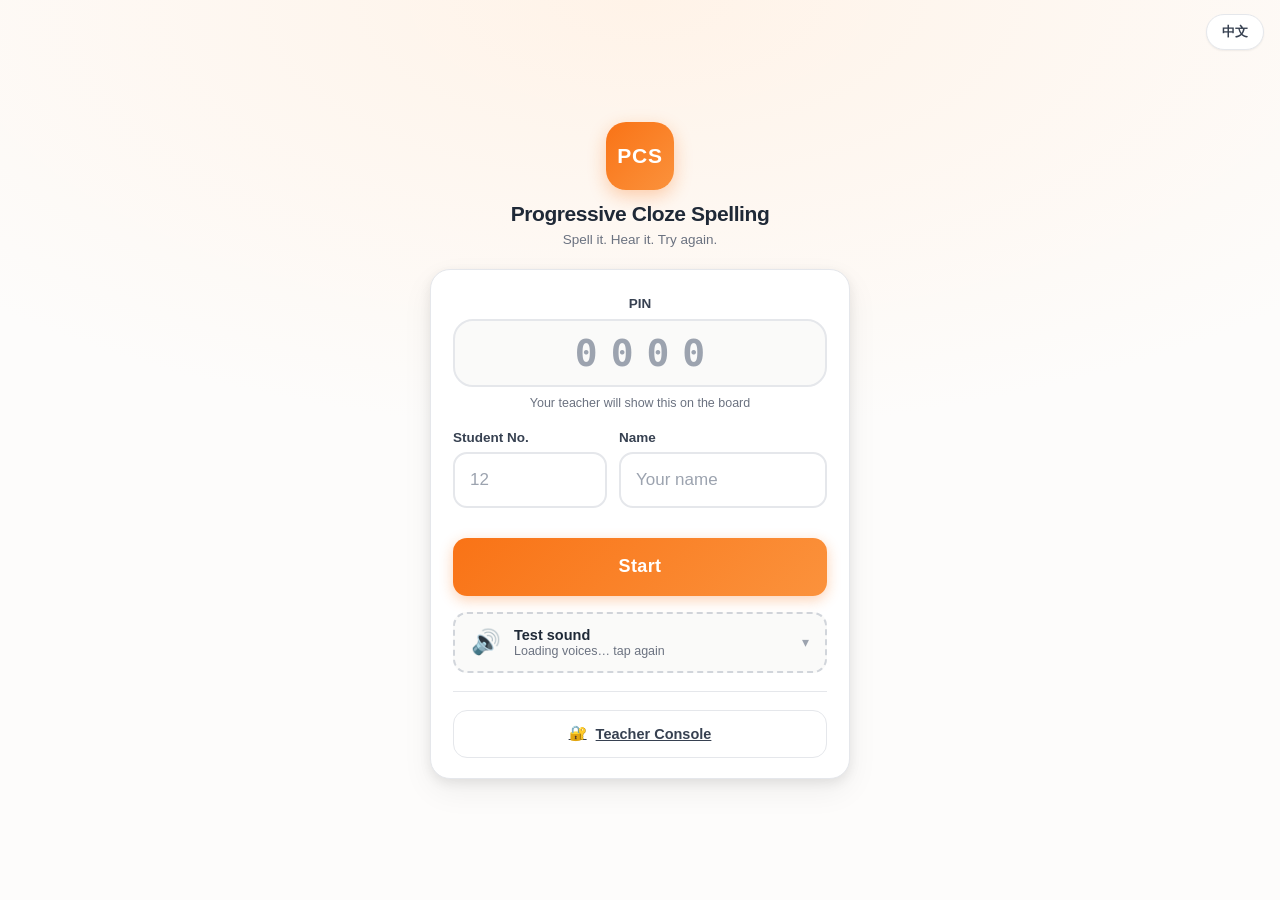
==== index.html @ ff393cfb "Add files via upload" ====
<!DOCTYPE html>
<html lang="en">
<head>
<meta charset="utf-8">
<meta name="viewport" content="width=device-width, initial-scale=1, viewport-fit=cover, maximum-scale=1">
<meta name="theme-color" content="#F97316">

<!-- ★ 快取破壞守衛：靜態站沒有 build step，瀏覽器會長期快取舊 .js。
     改了程式碼但使用者跑舊檔，症狀會被誤判成「修正沒生效」。
     版本不一致就強制重整。改程式碼後請同步更新 config.js 的 BUILD_ID。 -->
<script>
(function () {
  var BUILD = '2026-11-25-r73';
  var KEY = 'pcs.build';
  try {
    var seen = localStorage.getItem(KEY);
    if (seen === BUILD) return;
    localStorage.setItem(KEY, BUILD);
    if (seen && seen !== BUILD) {
      // ★ 2026-10-16 修正：原本是 pathname + search + '?_r=' + ...
      //   → 當網址本來就有 query（例如 ?pin=1234 分享連結）會變成
      //     "?pin=1234?_r=1759..."，兩個問號 → URLSearchParams 取到的 pin
      //     變成 "1234?_r=1759..." → PIN 格式校驗失敗 → 學生進不了課程。
      //   現在用 URL API 正確合併，並保留原本的 query。
      var u = new URL(location.href);
      u.searchParams.set('_r', String(Date.now()));
      location.replace(u.pathname + u.search + u.hash);
    }
  } catch (e) { /* private mode：略過 */ }
})();
</script>
<title>Progressive Cloze Spelling</title>
<!-- ★ 2026-10-16：補上 favicon，消除瀏覽器每次載入都打一條 404 的 console 噪音 -->
<link rel="icon" href="favicon.ico" sizes="any">
<link rel="stylesheet" href="./assets/css/tokens.css?v=2026-11-25-r73">
<link rel="stylesheet" href="./assets/css/student.css?v=2026-11-25-r73">
<style>
.login-page {
  min-height: 100dvh;
  display: grid;
  place-items: center;
  padding: 24px 20px calc(24px + env(safe-area-inset-bottom));
  background:
    radial-gradient(120% 80% at 50% 0%, var(--orange-soft) 0%, transparent 60%),
    var(--bg);
}

.login-shell { width: 100%; max-width: 420px; animation: fadeUp .4s ease-out; position: relative; }

.login-brand { text-align: center; margin-bottom: 22px; }

.brand-mark {
  display: inline-flex; align-items: center; justify-content: center;
  width: 68px; height: 68px; margin-bottom: 12px;
  border-radius: 20px;
  background: linear-gradient(135deg, var(--orange) 0%, var(--orange-mid) 100%);
  color: #fff; font-weight: 900; font-size: 21px; letter-spacing: .04em;
  box-shadow: 0 6px 18px rgba(249,115,22,.32);
}

.login-brand h1 { margin: 0; font-size: 21px; font-weight: 800; letter-spacing: -.02em; }
.brand-sub { margin: 4px 0 0; font-size: 14px; color: var(--ink-soft); }

.login-card {
  background: var(--card);
  border: 1px solid var(--line);
  border-radius: var(--r-lg);
  box-shadow: var(--shadow-lg);
  padding: 26px 22px 20px;
}

.field { margin-bottom: 16px; }
.field label { display: block; margin-bottom: 7px; font-size: 13.5px; font-weight: 700; color: var(--ink-mid); }

.field input, .field select {
  width: 100%; height: var(--tap); padding: 0 15px;
  border: 2px solid var(--line); border-radius: var(--r);
  background: var(--card); color: var(--ink);
  font-size: 17px; transition: border-color .18s, box-shadow .18s;
  appearance: none; -webkit-appearance: none;
}
.field select {
  background-image: url("data:image/svg+xml,%3Csvg xmlns='http://www.w3.org/2000/svg' width='14' height='9' viewBox='0 0 14 9'%3E%3Cpath fill='%236B7280' d='M1 1l6 6 6-6'/%3E%3C/svg%3E");
  background-repeat: no-repeat;
  background-position: right 16px center;
  padding-right: 42px;
}

.field input:focus, .field select:focus {
  outline: none; border-color: var(--orange);
  box-shadow: 0 0 0 4px var(--orange-soft);
}
.field input::placeholder { color: var(--ink-mute); }

.btn-primary {
  width: 100%; height: 58px; margin-top: 8px;
  border-radius: var(--r);
  background: linear-gradient(135deg, var(--orange) 0%, var(--orange-mid) 100%);
  color: #fff; font-size: 18px; font-weight: 800;
  box-shadow: 0 4px 14px rgba(249,115,22,.32);
  transition: transform .12s, opacity .18s;
}
.btn-primary:active { transform: translateY(1px) scale(.995); }
.btn-primary:disabled { opacity: .6; cursor: default; }

/* ── TTS 自檢 ── */
.tts-check { margin-top: 16px; }
.tts-btn {
  display: flex; align-items: center; gap: 13px; width: 100%;
  padding: 13px 16px; border-radius: var(--r);
  border: 2px dashed var(--line-mid); background: var(--card-alt);
  text-align: left; transition: border-color .2s, background .2s;
}
.tts-btn:active { background: var(--orange-soft); }
.tts-icon { font-size: 24px; line-height: 1; }
.tts-text { display: flex; flex-direction: column; gap: 1px; }
.tts-text strong { font-size: 14.5px; color: var(--ink); }
.tts-text small { font-size: 12.5px; color: var(--ink-soft); }
.tts-btn.tts-ok   { border-color: var(--correct); border-style: solid; background: var(--correct-dim); }
.tts-btn.tts-warn { border-color: #F59E0B; border-style: solid; background: #FEF3C7; }
.tts-btn.tts-bad  { border-color: var(--wrong); border-style: solid; background: var(--wrong-dim); }

/* ── 控制台入口 ── */
.console-entry { margin-top: 18px; padding-top: 18px; border-top: 1px solid var(--line); }
.console-btn {
  display: flex; align-items: center; justify-content: center; gap: 9px;
  width: 100%; height: 48px;
  border-radius: var(--r);
  background: var(--card);
  border: 1.5px solid var(--line);
  color: var(--ink-mid); font-size: 14.5px; font-weight: 700;
  transition: background .18s, border-color .18s;
}
.console-btn:hover { background: var(--card-alt); border-color: var(--line-mid); }
.console-btn:active { transform: scale(.99); }
</style>
</head>

<body class="login-page">

<!-- ★ 載入失敗提示：module 語法錯誤時瀏覽器不會報錯到 UI，
     這裡用一個全域錯誤監聽器把問題顯式呈現出來。 -->
<script>
window.__pcsFatal = function (msg) {
  var d = document.getElementById('pcsFatal');
  if (!d) {
    d = document.createElement('div');
    d.id = 'pcsFatal';
    d.style.cssText = 'position:fixed;inset:auto 12px 12px 12px;z-index:9999;padding:14px 16px;' +
      'background:#FEE2E2;border:2px solid #DC2626;border-radius:10px;color:#7F1D1D;' +
      'font:600 13px/1.6 system-ui,sans-serif;box-shadow:0 8px 24px rgba(0,0,0,.2)';
    document.addEventListener('DOMContentLoaded', function () { document.body.appendChild(d); });
    if (document.body) document.body.appendChild(d);
  }
  d.textContent = 'PCS could not start: ' + msg;
};
window.addEventListener('error', function (e) {
  if (e.target && e.target.tagName === 'SCRIPT') {
    window.__pcsFatal('a script failed to load (' + (e.target.src || 'inline') + ')');
  }
});
window.addEventListener('unhandledrejection', function (e) {
  var r = e.reason;
  if (r && r.message && /import|module|syntax/i.test(r.message)) {
    window.__pcsFatal(r.message);
  }
});
</script>


<div class="login-shell">

  <div class="login-brand">
    <div class="brand-mark" aria-hidden="true">PCS</div>
    <h1 data-i18n="app.title">Progressive Cloze Spelling</h1>
    <p data-i18n="app.tagline">Spell it. Hear it. Try again.</p>
  </div>

  <!-- ★ novalidate：關掉瀏覽器原生的必填氣泡。
       沒有它，input 的 required 會先攔住 submit 事件，
       下面 join.errBadPin / errNoClass / errNoname 三條親和提示永遠不會顯示，
       學生只看到瀏覽器預設的英文 "Please fill out this field"（不可本地化、看不懂規則）。
       驗證全部交給 index.html 裡的 submit handler（有完整的錯誤碼與中英文文案）。 -->
  <form id="loginForm" class="login-card" autocomplete="off" novalidate>

    <!-- ── 1. PIN（Kahoot 式）── -->
    <div class="pin-block">
      <label for="pinInput" data-i18n="join.pinLabel">PIN</label>
      <input id="pinInput" name="pin" type="text" inputmode="numeric"
             class="pin-input" maxlength="4" placeholder="0000"
             pattern="[0-9]*" autocomplete="off" required>
      <p class="pin-hint" data-i18n="join.pinHint">Your teacher will show this on the board</p>
    </div>

    <!-- ── 2. 學生資料（橫向排列）── -->
    <div class="row-fields">
      <div class="field">
        <label for="classNo" data-i18n="join.classNo">Student No.</label>
        <input id="classNo" name="classNo" type="text" inputmode="numeric"
               maxlength="4" placeholder="12" required>
      </div>

      <div class="field">
        <label for="studentName" data-i18n="join.name">Name</label>
        <input id="studentName" name="studentName" type="text"
               maxlength="24" placeholder="Your name" required>
      </div>
    </div>

    <button id="startBtn" class="btn-primary" type="submit" data-i18n="join.start">Start</button>

    <p id="joinErr" class="join-err" role="alert" hidden></p>

    <!-- ── TTS 自檢 / 選音色 ── -->
    <div class="tts-check">
      <button id="ttsBtn" class="tts-btn" type="button" aria-haspopup="dialog">
        <span class="tts-icon" aria-hidden="true">🔊</span>
        <span class="tts-text">
          <strong data-i18n="login.tryAudio">Test sound</strong>
          <small id="ttsStatus" data-i18n="login.audioPick">Tap to choose a voice</small>
        </span>
        <span class="tts-caret" aria-hidden="true">▾</span>
      </button>
    </div>

    <!-- ── 老師控制台入口 ── -->
    <div class="console-entry">
      <a href="admin-login.html" class="console-btn" id="consoleBtn">
        <span aria-hidden="true">🔐</span>
        <span data-i18n="login.console">Teacher Console</span>
      </a>
    </div>

  </form>
</div>

<div class="lang-slot" id="langSlot" style="position:fixed;top:14px;right:16px;z-index:60"></div>

<!-- ══════════════════════════════════════════════
     ★ 2026-11-20：音色選擇彈窗
     點「Test sound」打開；英式 / 美式各 3 個（實際列出這台裝置有的）。
     點一行 = 立刻試聽 + 選定；按 Start 進課後全站都用這個音色。
     ══════════════════════════════════════════════ -->
<div class="vox-backdrop" id="voxBackdrop" hidden>
  <div class="vox-card" role="dialog" aria-modal="true" aria-labelledby="voxTitle">
    <div class="vox-head">
      <h2 class="vox-title" id="voxTitle" data-i18n="voice.title">Choose a voice</h2>
      <button class="vox-x" id="voxClose" type="button" aria-label="Close">✕</button>
    </div>
    <p class="vox-sub" data-i18n="voice.sub">Tap a voice to hear it — the one you pick is used when you press Start.</p>

    <section class="vox-group">
      <h3 class="vox-h"><span class="vox-flag" aria-hidden="true">🇬🇧</span><span data-i18n="voice.british">British English</span></h3>
      <div class="vox-list" id="voxGB"></div>
    </section>

    <section class="vox-group">
      <h3 class="vox-h"><span class="vox-flag" aria-hidden="true">🇺🇸</span><span data-i18n="voice.american">American English</span></h3>
      <div class="vox-list" id="voxUS"></div>
    </section>

    <div class="vox-foot">
      <button class="vox-done" id="voxDone" type="button" data-i18n="voice.done">Done</button>
    </div>
  </div>
</div>

<script type="module">
import {
  primeSpeech, speechStatus, speakSentence,
  listVoiceChoices, getVoicePref, setVoicePref, speakWithVoice,
} from './assets/js/speech.js?v=2026-11-25-r73';
import { unlockAudio, playTap } from './assets/js/sfx.js?v=2026-11-25-r73';
import { initLang, t, applyI18n, mountLangToggle } from './assets/js/i18n.js?v=2026-11-25-r73';
import { joinAssignment, pinFromLocation, isValidPinFormat, normalisePin } from './assets/js/assignments.js?v=2026-11-25-r73';

initLang();
applyI18n(document);
mountLangToggle(document.getElementById('langSlot'), {
  onChange: () => {
    applyI18n(document);
    updateTtsLabel();                                  // 「目前使用 …」也要跟著語言
    if (!voxBackdrop.hidden) renderVoiceModal();
  },
});

// ── TTS 自檢 + 選音色 ──
const ttsBtn = document.getElementById('ttsBtn');
const ttsStatus = document.getElementById('ttsStatus');
const voxBackdrop = document.getElementById('voxBackdrop');
const voxGB = document.getElementById('voxGB');
const voxUS = document.getElementById('voxUS');

const SAMPLE = 'My glasses are on the desk. Glasses.';

/** 只用在把語音名字塞進 HTML（語音名字偶爾帶引號） */
function escAttr(s) {
  return String(s ?? '').replace(/[&<>"']/g, c =>
    ({ '&': '&amp;', '<': '&lt;', '>': '&gt;', '"': '&quot;', "'": '&#39;' }[c]));
}

/** 更新 Test sound 下方那行小字：顯示目前用哪個音色 */
function updateTtsLabel() {
  const s = speechStatus();
  if (!s.supported) { ttsStatus.textContent = t('login.audioNone'); return; }
  if (!s.voiceName) { ttsStatus.textContent = t('login.audioPick'); return; }
  const accent = String(s.voiceLang || '').toLowerCase() === 'en-gb' ? 'UK' : 'US';
  ttsStatus.textContent = `${t('voice.using')} ${s.voiceName} · ${accent}`;
  ttsBtn.classList.remove('tts-bad');
  ttsBtn.classList.add('tts-ok');
}

function voiceRow(item, lang, slot, selectedName) {
  const on = selectedName === item.name;
  return `<button class="vox-row${on ? ' on' : ''}" type="button"
            data-name="${escAttr(item.name)}" data-lang="${lang}" data-slot="${slot}">
      <span class="vox-mark" aria-hidden="true">${on ? '✓' : '▶'}</span>
      <span class="vox-nm">${escAttr(item.name)}</span>
      <span class="vox-tag">${lang === 'en-GB' ? 'UK' : 'US'}</span>
    </button>`;
}

/** 重畫兩組選項（每次開窗、每次選完都重畫，勾選狀態才準） */
function renderVoiceModal() {
  const pref = getVoicePref();
  const ready = speechStatus().ready;
  const groups = [
    [voxGB, 'en-GB'],
    [voxUS, 'en-US'],
  ];
  for (const [el, lang] of groups) {
    const list = listVoiceChoices(lang, 3);
    const note = list.length && list.length < 3
      ? `<p class="vox-note">${escAttr(t('voice.few', { n: list.length }))}</p>`
      : '';
    el.innerHTML = (list.length
      ? list.map((v, i) => voiceRow(v, lang, i, pref?.name)).join('')
      : `<p class="vox-empty">${escAttr(t(ready ? 'voice.empty' : 'login.audioLoading'))}</p>`) + note;
  }
}

function openVoiceModal() {
  primeSpeech(); unlockAudio();
  renderVoiceModal();
  voxBackdrop.hidden = false;
  document.body.style.overflow = 'hidden';
}

function closeVoiceModal() {
  voxBackdrop.hidden = true;
  document.body.style.overflow = '';
  updateTtsLabel();
}

ttsBtn.addEventListener('click', openVoiceModal);
document.getElementById('voxClose').addEventListener('click', closeVoiceModal);
document.getElementById('voxDone').addEventListener('click', closeVoiceModal);

voxBackdrop.addEventListener('click', (e) => {
  if (e.target === voxBackdrop) { closeVoiceModal(); return; }
  const row = e.target.closest('.vox-row');
  if (!row) return;
  const { name, lang } = row.dataset;
  const slot = Number(row.dataset.slot) || 0;

  primeSpeech(); unlockAudio();
  setVoicePref({ name, lang, slot });     // ★ 存下來：Start 進課後全站都用它
  renderVoiceModal();                     // 勾選狀態立刻更新
  updateTtsLabel();
  // 用「剛選的這個」唸一次（不受偏好影響，這樣才知道自己選到什麼聲音）
  speakWithVoice(name, SAMPLE, { rate: 0.8 });
});

document.addEventListener('keydown', (e) => {
  if (e.key === 'Escape' && !voxBackdrop.hidden) closeVoiceModal();
});

['touchstart', 'click', 'keydown'].forEach(ev =>
  window.addEventListener(ev, () => { primeSpeech(); unlockAudio(); }, { once: true, passive: true }));

// 開頁時就把「目前用哪個音色」寫在 Test sound 下面
setTimeout(() => {
  updateTtsLabel();
  const s = speechStatus();
  if (s.supported && !s.ready) ttsStatus.textContent = t('login.audioLoading');
}, 300);

document.addEventListener('pcs:voices-ready', () => {
  updateTtsLabel();
  if (!voxBackdrop.hidden) renderVoiceModal();   // 語音清單晚到 → 重畫選項
});
updateTtsLabel();

// ── 進入課程（Kahoot 式 PIN）──
const form = document.getElementById('loginForm');
const pinEl = document.getElementById('pinInput');
const classNoEl = document.getElementById('classNo');
const nameEl = document.getElementById('studentName');
const errEl = document.getElementById('joinErr');
const btn = document.getElementById('startBtn');

// 網址帶 ?pin=1234 時自動填入
const urlPin = pinFromLocation();
if (urlPin) pinEl.value = urlPin;

const JOIN_ERRORS = {
  badpin:   'join.errBadPin',
  notfound: 'join.errNotFound',
  closed:   'join.errClosed',
  empty:    'join.errEmpty',
  noclass:  'join.errNoClass',
  noname:   'join.errNoName',
  network:  'join.errNetwork',
};

const showErr = (key) => { errEl.textContent = t(key); errEl.hidden = false; };
const hideErr = () => { errEl.hidden = true; };

pinEl.addEventListener('input', () => {
  pinEl.value = normalisePin(pinEl.value).replace(/\D/g, '').slice(0, 4);
  hideErr();
  if (pinEl.value.length === 4) classNoEl.focus();
});
classNoEl.addEventListener('input', () => {
  classNoEl.value = classNoEl.value.replace(/\D/g, '').slice(0, 4);
  hideErr();
});
// ★ 2026-10-16：姓名框原本沒有 input 監聽 → 填了名字，
//   「Please enter your name」不會自動消失，學生會以為按鍵沒反應。
nameEl.addEventListener('input', hideErr);
[nameEl, pinEl, classNoEl].forEach(el =>
  el.addEventListener('keydown', (e) => { if (e.key === 'Enter') form.requestSubmit(); }));

form.addEventListener('submit', async (e) => {
  e.preventDefault();
  primeSpeech(); unlockAudio(); hideErr();

  const pin = normalisePin(pinEl.value);
  const classNo = classNoEl.value.trim();
  const studentName = nameEl.value.trim();

  if (!isValidPinFormat(pin)) { showErr(JOIN_ERRORS.badpin); pinEl.focus(); pinEl.select(); return; }
  if (!classNo)  { showErr(JOIN_ERRORS.noclass); classNoEl.focus(); return; }
  if (!studentName) { showErr(JOIN_ERRORS.noname); nameEl.focus(); return; }

  btn.disabled = true;
  const original = btn.textContent;
  btn.textContent = t('join.finding');

  const r = await joinAssignment({ pin, classNo, studentName });

  if (!r.ok) {
    btn.disabled = false;
    btn.textContent = original;
    showErr(JOIN_ERRORS[r.error] || JOIN_ERRORS.network);
    pinEl.focus(); pinEl.select();
    return;
  }

  // ★ 不存 sessionId —— 學生不需要知道那是什麼。
  //   sessionId 由 PIN + 班號 + 日期在遊戲頁當場生成。
  sessionStorage.setItem('pcs.student', JSON.stringify({
    classNo,
    studentName,
    pin,
    assignmentId: r.assignment.id,
    assignmentTitle: r.assignment.title,
    classTitle: r.assignment.title,        // ★ 後台按課程分組用（與 assignmentTitle 同值，語意更明確）
    phase: r.assignment.phase || 'practice',
    className: r.assignment.className || '',
    // ★ Advanced mode：整詞自行填寫的考試模式（預設 false）
    advanced: !!r.assignment.advanced,
    joinedAt: Date.now(),
  }));
  sessionStorage.setItem('pcs.items', JSON.stringify(r.items));

  location.href = 'play.html';
});
</script>

</body>
</html>
---- assets/css/tokens.css ----
/**
 * PCS — Design Tokens
 * Progressive Cloze Spelling · CPI 2026 · Yoyo Gu (11436852)
 *
 * 全站唯一的設計來源。改這裡，全站跟著變。
 * 配色沿用Proposal PPT 的三態色值。
 */

:root {
  /* ── 三態色（來自 PPT / Proposal mockup，不可更動）── */
  --input-blue:  #5170FF;   /* 學生輸入的字母（無論對錯）*/
  --correct:     #65BE22;   /* 拼寫正確 */
  --correct-dim: #EAF7DC;
  --wrong:       #FF1616;   /* 拼寫錯誤 */
  --wrong-dim:   #FFE9E9;
  --accent:      #CB6CE6;   /* PPT 強調紫 */

  /* ── 課堂主色：暖陽橙 ── */
  --orange:      #F97316;
  --orange-dark: #C2410C;
  --orange-mid:  #FB923C;
  --orange-soft: #FFF3E8;
  --orange-line: #FED7AA;

  /* ── 中性 ── */
  --ink:      #1F2937;
  --ink-mid:  #374151;
  --ink-soft: #6B7280;
  --ink-mute: #9CA3AF;
  --line:     #E5E7EB;
  --line-mid: #D1D5DB;
  --bg:       #FDFCFB;
  --card:     #FFFFFF;
  --card-alt: #FAFAF9;

  /* ── 字體 ── */
  --font: 'Arimo', -apple-system, BlinkMacSystemFont, 'Segoe UI',
          'PingFang HK', 'Microsoft JhengHei', 'Noto Sans TC', sans-serif;
  --font-mono: ui-monospace, SFMono-Regular, 'SF Mono', Menlo, Consolas, monospace;

  /* ── 圓角與陰影 ── */
  --r-sm: 8px;
  --r:    14px;
  --r-lg: 20px;
  --shadow-sm: 0 1px 2px rgba(0,0,0,.06);
  --shadow:    0 1px 3px rgba(0,0,0,.06), 0 4px 16px rgba(0,0,0,.04);
  --shadow-lg: 0 4px 12px rgba(0,0,0,.08), 0 12px 32px rgba(0,0,0,.06);

  /* ── 尺寸 ── */
  --tap: 56px;               /* iPad 觸控最小目標 */
  --letter-size: 40px;       /* 挖空字母的顯示大小 */
}

/* 重置 */
*, *::before, *::after { box-sizing: border-box; }

html, body {
  margin: 0;
  padding: 0;
  font-family: var(--font);
  color: var(--ink);
  background: var(--bg);
  -webkit-font-smoothing: antialiased;
  -webkit-tap-highlight-color: transparent;
  overscroll-behavior-y: none;
}

button {
  font-family: inherit;
  font-size: inherit;
  cursor: pointer;
  border: none;
  background: none;
  color: inherit;
}

input {
  font-family: inherit;
  font-size: inherit;
}

/* 動畫 */
@keyframes shake {
  0%, 100% { transform: translateX(0); }
  20% { transform: translateX(-8px); }
  40% { transform: translateX(8px); }
  60% { transform: translateX(-5px); }
  80% { transform: translateX(5px); }
}

@keyframes pop {
  0%   { transform: scale(1); }
  45%  { transform: scale(1.22); }
  100% { transform: scale(1); }
}

@keyframes fadeUp {
  from { opacity: 0; transform: translateY(10px); }
  to   { opacity: 1; transform: translateY(0); }
}

@keyframes pulse {
  0%, 100% { opacity: 1; }
  50% { opacity: .45; }
}

@keyframes spin {
  to { transform: rotate(360deg); }
}

.sr-only {
  position: absolute; width: 1px; height: 1px;
  padding: 0; margin: -1px; overflow: hidden;
  clip: rect(0,0,0,0); white-space: nowrap; border: 0;
}

@media (prefers-reduced-motion: reduce) {
  *, *::before, *::after {
    animation-duration: .01ms !important;
    animation-iteration-count: 1 !important;
    transition-duration: .01ms !important;
  }
}
---- assets/css/student.css ----
/**
 * PCS — Student UI Styles
 * Progressive Cloze Spelling · CPI 2026
 */

/* ═══════════════════════════════════════════════
   登入頁
   ═══════════════════════════════════════════════ */

.login-page {
  min-height: 100dvh;
  display: grid;
  place-items: center;
  padding: 24px 20px calc(24px + env(safe-area-inset-bottom));
  background:
    radial-gradient(120% 80% at 50% 0%, var(--orange-soft) 0%, transparent 60%),
    var(--bg);
}

.login-shell {
  width: 100%;
  max-width: 420px;
  animation: fadeUp .4s ease-out;
}

.login-brand {
  text-align: center;
  margin-bottom: 22px;
}

.brand-mark {
  display: inline-flex;
  align-items: center;
  justify-content: center;
  width: 68px; height: 68px;
  margin-bottom: 12px;
  border-radius: 20px;
  background: linear-gradient(135deg, var(--orange) 0%, var(--orange-mid) 100%);
  color: #fff;
  font-weight: 900;
  font-size: 21px;
  letter-spacing: .04em;
  box-shadow: 0 6px 18px rgba(249,115,22,.32);
}

.login-brand h1 {
  margin: 0;
  font-size: 21px;
  font-weight: 800;
  letter-spacing: -.02em;
  color: var(--ink);
}

.brand-sub {
  margin: 4px 0 0;
  font-size: 14px;
  color: var(--ink-soft);
}

.login-card {
  background: var(--card);
  border: 1px solid var(--line);
  border-radius: var(--r-lg);
  box-shadow: var(--shadow-lg);
  padding: 26px 22px 20px;
}

.field { margin-bottom: 16px; }

.field label {
  display: block;
  margin-bottom: 7px;
  font-size: 13.5px;
  font-weight: 700;
  color: var(--ink-mid);
}

.field input,
.field select {
  width: 100%;
  height: var(--tap);
  padding: 0 15px;
  border: 2px solid var(--line);
  border-radius: var(--r);
  background: var(--card);
  color: var(--ink);
  font-size: 17px;
  transition: border-color .18s, box-shadow .18s;
}

.field input:focus,
.field select:focus {
  outline: none;
  border-color: var(--orange);
  box-shadow: 0 0 0 4px var(--orange-soft);
}

.field input::placeholder { color: var(--ink-mute); }

.btn-primary {
  width: 100%;
  height: 58px;
  margin-top: 8px;
  border-radius: var(--r);
  background: linear-gradient(135deg, var(--orange) 0%, var(--orange-mid) 100%);
  color: #fff;
  font-size: 18px;
  font-weight: 800;
  letter-spacing: .02em;
  box-shadow: 0 4px 14px rgba(249,115,22,.32);
  transition: transform .12s, box-shadow .18s, opacity .18s;
}

.btn-primary:active { transform: translateY(1px) scale(.995); }
.btn-primary:disabled { opacity: .6; cursor: default; }

.login-foot {
  margin: 14px 0 0;
  font-size: 12px;
  color: var(--ink-mute);
  text-align: center;
}

/* ── TTS 自檢 ── */
.tts-check { margin-top: 16px; }

.tts-btn {
  display: flex;
  align-items: center;
  gap: 13px;
  width: 100%;
  padding: 13px 16px;
  border-radius: var(--r);
  border: 2px dashed var(--line-mid);
  background: var(--card-alt);
  text-align: left;
  transition: border-color .2s, background .2s;
}

.tts-btn:active { background: var(--orange-soft); }
.tts-icon { font-size: 24px; line-height: 1; }
.tts-text { display: flex; flex-direction: column; gap: 1px; flex: 1; }
.tts-text strong { font-size: 14.5px; color: var(--ink); }
.tts-text small  { font-size: 12.5px; color: var(--ink-soft); }
.tts-caret { font-size: 14px; color: var(--ink-mute); flex-shrink: 0; }

.tts-btn.tts-ok   { border-color: var(--correct); border-style: solid; background: var(--correct-dim); }
.tts-btn.tts-warn { border-color: #F59E0B; border-style: solid; background: #FEF3C7; }
.tts-btn.tts-bad  { border-color: var(--wrong); border-style: solid; background: var(--wrong-dim); }

/* ═══════════════════════════════════════════════
   ★ 2026-11-20：音色選擇彈窗（首頁 Test sound）
   ═══════════════════════════════════════════════ */
.vox-backdrop {
  position: fixed; inset: 0; z-index: 90;
  display: flex; align-items: center; justify-content: center;
  padding: 18px;
  background: rgba(28, 22, 16, .45);
  animation: voxFade .13s ease-out;
}
.vox-backdrop[hidden] { display: none !important; }
@keyframes voxFade { from { opacity: 0 } to { opacity: 1 } }

.vox-card {
  width: 100%; max-width: 420px;
  max-height: calc(100dvh - 36px);
  overflow-y: auto;
  background: var(--card);
  border-radius: 18px;
  padding: 18px 18px 14px;
  box-shadow: 0 20px 60px rgba(28, 22, 16, .3);
  animation: voxPop .16s cubic-bezier(.2, .8, .3, 1);
}
@keyframes voxPop {
  from { opacity: 0; transform: translateY(8px) scale(.98) }
  to   { opacity: 1; transform: none }
}

.vox-head { display: flex; align-items: flex-start; gap: 10px; }
.vox-title { margin: 0; font-size: 17px; font-weight: 800; color: var(--ink); flex: 1; }
.vox-x {
  width: 32px; height: 32px; border-radius: 9px; flex-shrink: 0;
  border: 1px solid var(--line); background: var(--card);
  font-size: 15px; color: var(--ink-mute); cursor: pointer;
}
.vox-x:hover { background: var(--card-alt); color: var(--ink); }

.vox-sub {
  margin: 6px 0 14px; font-size: 12.5px; line-height: 1.6;
  color: var(--ink-soft);
}

.vox-group { margin-bottom: 14px; }
.vox-h {
  display: flex; align-items: center; gap: 7px;
  margin: 0 0 8px; font-size: 12.5px; font-weight: 800;
  color: var(--ink-mid); text-transform: uppercase; letter-spacing: .04em;
}
.vox-flag { font-size: 15px; }

.vox-list { display: flex; flex-direction: column; gap: 7px; }

.vox-row {
  display: flex; align-items: center; gap: 10px;
  width: 100%; min-height: 48px;
  padding: 10px 12px;
  border-radius: 12px;
  border: 2px solid var(--line);
  background: var(--card-alt);
  text-align: left; cursor: pointer;
  transition: border-color .15s, background .15s, transform .1s;
}
.vox-row:hover { border-color: var(--orange-line); background: #fff; }
.vox-row:active { transform: scale(.99); }
.vox-row.on {
  border-color: var(--orange);
  background: var(--orange-soft);
}

.vox-mark {
  width: 26px; height: 26px; flex-shrink: 0;
  display: grid; place-items: center;
  border-radius: 50%;
  background: #fff; border: 1.5px solid var(--line);
  font-size: 12px; color: var(--orange-dark); font-weight: 800;
}
.vox-row.on .vox-mark {
  background: var(--orange); border-color: var(--orange); color: #fff;
}

.vox-nm {
  flex: 1; font-size: 14.5px; font-weight: 700; color: var(--ink);
  white-space: nowrap; overflow: hidden; text-overflow: ellipsis;
}
.vox-tag {
  flex-shrink: 0;
  font-size: 10.5px; font-weight: 800; letter-spacing: .06em;
  color: var(--ink-mute); background: #fff;
  border: 1px solid var(--line); border-radius: 20px;
  padding: 2px 7px;
}

.vox-empty {
  margin: 0; padding: 10px 12px; border-radius: 10px;
  background: var(--card-alt); color: var(--ink-mute); font-size: 12.5px;
  border: 1px dashed var(--line);
}
.vox-note {
  margin: 6px 2px 0; font-size: 11.5px; line-height: 1.5; color: var(--ink-mute);
}

.vox-foot { display: flex; justify-content: flex-end; margin-top: 4px; }
.vox-done {
  min-height: 44px; padding: 0 26px;
  border-radius: 12px; border: 0;
  background: linear-gradient(135deg, #C2410C, #F97316);
  color: #fff; font-size: 14.5px; font-weight: 800; cursor: pointer;
}
.vox-done:active { transform: scale(.98); }

.login-links {
  margin-top: 18px;
  text-align: center;
  font-size: 13px;
}

.login-links a { color: var(--orange-dark); text-decoration: none; font-weight: 600; }
.login-links a:hover { text-decoration: underline; }

/* ═══════════════════════════════════════════════
   遊戲頁 — 整體骨架
   ═══════════════════════════════════════════════ */

.play-page {
  min-height: 100dvh;
  display: flex;
  flex-direction: column;
  background: var(--bg);
}

/* ── 頂部列 ── */
.topbar {
  display: flex;
  align-items: center;
  gap: 12px;
  padding: calc(12px + env(safe-area-inset-top)) 18px 12px;
  background: var(--card);
  border-bottom: 1px solid var(--line);
  flex-shrink: 0;
}

.topbar-id {
  display: flex;
  flex-direction: column;
  gap: 1px;
  min-width: 0;
}

.topbar-id .name {
  font-size: 15px;
  font-weight: 800;
  color: var(--ink);
  white-space: nowrap;
  overflow: hidden;
  text-overflow: ellipsis;
}

.topbar-id .meta { font-size: 12px; color: var(--ink-soft); }

.topbar-right {
  margin-left: auto;
  display: flex;
  align-items: center;
  gap: 10px;
}

.topbar .rank-toggle { flex-shrink: 0; }

/* 頂部「學生身分」晶片：顯示當前 assignment 的 PIN + 學生名字 */
.session-chip {
  display: inline-flex;
  align-items: center;
  gap: 8px;
  padding: 5px 13px 5px 10px;
  border-radius: 20px;
  background: var(--card-alt, #f4f5f7);
  border: 1px solid var(--line);
  min-width: 0;
  flex-shrink: 0;
}
.session-chip[hidden] { display: none; }
.session-chip .sc-avatar { font-size: 16px; line-height: 1; flex-shrink: 0; }
.session-chip .sc-meta { display: flex; flex-direction: column; gap: 1px; min-width: 0; }
.session-chip .sc-name {
  font-size: 13.5px; font-weight: 800; color: var(--ink);
  white-space: nowrap; overflow: hidden; text-overflow: ellipsis; max-width: 140px;
}
.session-chip .sc-pin { font-size: 11.5px; color: var(--ink-soft); white-space: nowrap; }
.session-chip .sc-pin b { color: var(--ink); font-variant-numeric: tabular-nums; }
.session-chip .sc-class { color: var(--ink-mute, #9CA3AF); }

/* 同步狀態徽章 */
.sync-badge {
  display: inline-flex;
  align-items: center;
  gap: 6px;
  padding: 5px 11px;
  border-radius: 20px;
  font-size: 12px;
  font-weight: 700;
  background: var(--correct-dim);
  color: #4d7c0f;
  white-space: nowrap;
}

.sync-badge .dot {
  width: 7px; height: 7px; border-radius: 50%;
  background: var(--correct);
}

.sync-badge.pending { background: var(--orange-soft); color: var(--orange-dark); }
.sync-badge.pending .dot { background: var(--orange); animation: pulse 1.4s infinite; }
.sync-badge.error { background: var(--wrong-dim); color: #991B1B; }
.sync-badge.error .dot { background: var(--wrong); }

/* 計分 */
.score-pill {
  display: inline-flex;
  align-items: baseline;
  gap: 5px;
  padding: 5px 13px;
  border-radius: 20px;
  background: var(--orange-soft);
  border: 1.5px solid var(--orange-line);
  font-size: 12px;
  color: var(--orange-dark);
  font-weight: 700;
}

.score-pill b { font-size: 16px; font-variant-numeric: tabular-nums; }

/* ── 進度條 ── */
.progress-wrap {
  padding: 0 18px;
  background: var(--card);
  flex-shrink: 0;
}

.progress-bar {
  height: 8px;
  border-radius: 4px;
  background: var(--line);
  overflow: hidden;
  margin-bottom: 7px;
}

.progress-fill {
  height: 100%;
  border-radius: 4px;
  background: linear-gradient(90deg, var(--orange) 0%, var(--orange-mid) 100%);
  width: 0%;
  transition: width .35s cubic-bezier(.4,0,.2,1);
}

.progress-text {
  display: flex;
  justify-content: space-between;
  font-size: 11.5px;
  color: var(--ink-soft);
  padding-bottom: 9px;
}

/* ── 主舞台 ── */
.stage {
  flex: 1;
  display: flex;
  flex-direction: column;
  padding: 22px 18px calc(18px + env(safe-area-inset-bottom));
  max-width: 720px;
  width: 100%;
  margin: 0 auto;
}

/* 關卡標籤 */
.level-tag {
  align-self: center;
  padding: 5px 15px;
  border-radius: 20px;
  font-size: 12.5px;
  font-weight: 800;
  letter-spacing: .02em;
  background: var(--orange-soft);
  color: var(--orange-dark);
  border: 1.5px solid var(--orange-line);
  margin-bottom: 16px;
}

.level-tag .tgt { opacity: .75; font-weight: 600; }

/* ── 單詞圖 ── */
.word-figure {
  width: 100%;
  max-width: 300px;
  aspect-ratio: 4/3;
  margin: 0 auto 20px;
  border-radius: var(--r-lg);
  background: var(--orange-soft);
  border: 2px solid var(--orange-line);
  overflow: hidden;
  display: grid;
  place-items: center;
  flex-shrink: 0;
}

.word-figure img { width: 100%; height: 100%; object-fit: cover; }

.word-figure .placeholder {
  font-size: 76px;
  line-height: 1;
  opacity: .5;
}

/* ── 例句區 ── */
.sentence-card {
  background: var(--card);
  border: 1px solid var(--line);
  border-radius: var(--r-lg);
  box-shadow: var(--shadow);
  padding: 20px 18px;
  margin-bottom: 18px;
}

.sentence-row {
  display: flex;
  align-items: flex-start;
  gap: 12px;
}

.sentence-text {
  flex: 1;
  font-size: clamp(19px, 4.6vw, 25px);
  line-height: 1.65;
  color: var(--ink);
  font-weight: 500;
}

/* 例句中已填的字母 */
.sentence-text .given { color: var(--ink); font-weight: 600; }

/* ★ 例句中的空格：單橫線，緊貼單詞，不顯示任何字母 */
.sentence-text .slot-inline {
  display: inline-block;
  width: 1.05em;
  height: 1.1em;
  margin: 0 1px;
  border-bottom: 3px solid var(--input-blue);
  vertical-align: baseline;
  border-radius: 2px;
  transition: border-color .16s;
}

.sentence-text .slot-inline.filled { border-bottom-color: var(--orange); }
.sentence-text .slot-inline.ok { border-bottom-color: var(--correct); }
.sentence-text .slot-inline.no { border-bottom-color: var(--wrong); }

/* 喇叭按鈕 */
.speaker-btn {
  flex-shrink: 0;
  width: 48px; height: 48px;
  border-radius: 50%;
  background: var(--orange-soft);
  border: 2px solid var(--orange-line);
  display: grid;
  place-items: center;
  font-size: 22px;
  transition: transform .12s, background .18s;
}

.speaker-btn:active { transform: scale(.92); background: var(--orange); }
.speaker-btn.speaking { animation: pulse .9s infinite; }

/* ── 挖空作答區 ── */
/* ★ 用真正的 <input>：div 不會讓 iPad 彈出鍵盤 */

/* ★★★ 佈局：每個字母位置是一個 .cell（flex column：上=輸入框、下=答案格）。
 *
 *   【為什麼每格獨立成一個 .cell】
 *   每個字母的「輸入框」與「答案格」裝在同一個容器裡，上下對齊由容器
 *   內部保證，完全不依賴 Grid/Flex 的 auto-placement 演算法。
 *   之前用「input/answer 交錯 + grid-row 指定行號」會靠 auto-placement
 *   把元素依序塞進欄位；一旦有跨欄元素（詞間分隔）或換行，演算法就會
 *   算錯，答案列與輸入框整排錯開。
 *
 *   【為什麼絕不換行】
 *   ★ 這是上一次交付的真正問題：`--letter-size` 固定 46px，
 *     "police station"（13 格）需要 743px，而 .stage 只有 684px 可用，
 *     於是 flex-wrap 把整列折成兩行 → 答案列被拆成好幾段、看起來像沒對齊。
 *   現在改成 flex-wrap: nowrap，並由 play.html 的 fitClozeRow() 依「詞長
 *   與可用寬度」動態算出剛好塞得下的格寬（寫在 #clozeRow 的 inline
 *   --letter-size 上，覆蓋 :root 的預設值）。
 *   結果：不論詞多長都維持單行、每格等寬、上下永遠對齊。
 *
 * ★★ 寫 CSS 註解必須用 /* ... *&#47;。用 // 會讓解析器一路吃到下一個
 *    合法規則為止，中間的規則會被**靜默丟棄**（不報錯，只是沒生效）。
 */
.cloze-row {
  display: flex;
  justify-content: center;
  align-items: flex-start;
  flex-wrap: nowrap;              /* ★ 絕不換行（格寬已由 JS 縮到塞得下） */
  gap: var(--letter-gap, 10px);
  margin-bottom: 20px;
  /* 極端長的詞（>20 格）縮到最小仍可能溢出 → 這時允許橫向滑動，不折行 */
  max-width: 100%;
  overflow-x: auto;
  overflow-y: hidden;
  padding-bottom: 2px;            /* 給捲軸一點空間，避免裁掉答案行的下緣 */
}

.cloze-row > .cell {
  display: flex;
  flex-direction: column;         /* 上：輸入框／給的字，下：答案格 */
  align-items: center;
  gap: var(--letter-gap, 10px);
  flex-shrink: 0;
  /* ★ 固定欄寬：同一格裡的輸入框與答案格都是這個寬度 →
     最後一個字母的答案格與第一個輸入框都落在同一條垂直線上。 */
  width: var(--letter-size);
}

/* ★ADV 詞與詞之間的分隔：只有空白，沒有輸入框也沒有答案格。
   給一個窄寬度，視覺上像真的 underscored answer line。 */
.cloze-row > .cell-sep {
  width: calc(var(--letter-size) * 0.5);
  height: calc(var(--letter-size) + 10px);
}

/* 答案行：固定寬度與高度，永遠與上方的格子同寬同欄。
   空的時候完全透明（只佔位保證對齊），答錯時才顯出來。 */
.slot-answer {
  width: var(--letter-size);      /* ★ 與 .slot-input 同寬 → 不會左右飄 */
  height: calc(var(--letter-size) + 10px);
  display: flex;                  /* ★ 用 flex 置中，比 grid 在 Safari 上更穩 */
  align-items: center;
  justify-content: center;
  box-sizing: border-box;
  font-family: var(--font-mono);
  font-size: var(--letter-size);
  font-weight: 700;
  line-height: 1;
  color: transparent;
  background: transparent;
  border: 2px solid transparent;
  border-radius: 11px;
}
/* 只有答錯的那一格會加上 .show，此時才顯出綠框與正確字母 */
/* ★ 答錯時：整個單詞逐格顯示在下方，每格與上方框同寬 → 嚴格對齊。
   不用綠色：這套系統裡綠色代表「答對」，用綠色會語意衝突。 */
.slot-answer.show {
  color: var(--ink);
  background: var(--card-alt);
  border: none;
  font-weight: 800;
}
/* 原本答錯的那幾格：加淡橘底，讓學生一眼看出錯在哪 */
.slot-answer.miss {
  background: var(--orange-soft);
  color: var(--orange-dark);
}


/* 短語的詞間距也要跟著 grid */
.phrase-boxes {
  display: grid;
  grid-template-columns: repeat(auto-fit, var(--letter-size));
  justify-content: center;
  gap: 10px;
  grid-auto-rows: calc(var(--letter-size) + 10px);
  margin-bottom: 14px;
}

.slot-input {
  width: var(--letter-size);
  height: calc(var(--letter-size) + 10px);
  padding: 0;
  border: 2.5px solid var(--input-blue);
  border-radius: 11px;
  background: #F5F7FF;
  font-family: var(--font-mono);
  font-size: var(--letter-size);
  font-weight: 700;
  color: var(--input-blue);
  text-align: center;
  line-height: 1;
  /* 隱藏 iOS 的預設圓角與縮放 */
  appearance: none;
  -webkit-appearance: none;
  border-radius: 11px;
}

.slot-input:focus {
  outline: none;
  border-color: var(--orange);
  background: #FFF8F2;
  box-shadow: 0 0 0 4px var(--orange-soft);
}

/* ★★ r73：格子不再自己接收鍵盤（readonly），所以「作用中」改看 .active。
   樣式刻意跟 :focus 一模一樣 —— 學生看到的游標感完全沒變。 */
.slot-input.active {
  border-color: var(--orange);
  background: #FFF8F2;
  box-shadow: 0 0 0 4px var(--orange-soft);
}

/* 長按不要跳放大鏡 / 選字選單（iPad 上很干擾輸入） */
.slot-input {
  -webkit-touch-callout: none;
  user-select: none;
  -webkit-user-select: none;
}

/* ★★ r73：鍵盤插座 —— 真正接收鍵盤的那一顆 input（說明見 play.html）。
   1×1、透明、固定定位：不佔版面，但 Safari 一定認得它是可輸入元素。
   font-size 必須 ≥16px，否則 iOS 聚焦時會自動把整頁放大。 */
.kb-sink {
  position: fixed;
  left: 50%;
  bottom: 0;
  width: 1px;
  height: 1px;
  padding: 0;
  margin: 0;
  border: 0;
  font-size: 16px;
  line-height: 1;
  opacity: 0;
  color: transparent;
  background: transparent;
  caret-color: transparent;
  pointer-events: none;
  z-index: 0;
}

/* 已有內容 → 收起虛線感，看起來像已填 */
.slot-input.filled { background: #F5F7FF; }

/* ★ 每個格子用 slot-wrap 包起來，讓正確字母能精準對齊在空格「正下方」 */
/* 字母框在 grid 裡佔第 1 列，答案在第 2 列 */
.slot-wrap { display: contents; }

.slot-input.ok {
  border-color: var(--correct);
  background: var(--correct-dim);
  color: var(--correct);
  animation: pop .3s ease-out;
}

.slot-input.no {
  border-color: var(--wrong);
  background: var(--wrong-dim);
  color: var(--wrong);
  animation: shake .4s ease-in-out;
}

/* ★★ 訂正成功：學生自己把錯的字母改對。
   短暫放大一下再回到一般綠框，讓「我改對了！」這個瞬間被看見。
   （單純變綠框不夠，因為綠框同時代表「一開始就答對」，
     學生分不出自己剛才做了一件好事。） */
@keyframes fixed-pop {
  0%   { transform: scale(1); }
  40%  { transform: scale(1.22); }
  100% { transform: scale(1); }
}
.slot-input.just-fixed {
  animation: fixed-pop .42s cubic-bezier(.34, 1.56, .64, 1);
  box-shadow: 0 0 0 4px var(--correct-dim);
}

/* ★★ 冠詞框（a / an / the）：與「已給定字母框」**完全同款同尺寸**。
   多詞短語在 progressive 模式下整組呈現（"a cake shop"、"an art room"），
   冠詞是短語的一部分，所以它必須長得跟後面的字母框一模一樣：
   同寬、同高、同字號、同圓角、同虛線。

   ★ 走過的彎路（別再回去）：
     v1 用 `align-self: center` 的圓形 pill → `.cell` 是「兩列」的 flex
        column（上：字母框、下：答案格），置中的對象是**整格**（約 122px），
        於是冠詞被推到字母列下方 ~33px，看起來像自己跑去下一行。
     v2 改成 flex-start + 與字母框同高，但字號仍是 0.6× → 對齊修好了，
        卻變成同一列有兩種大小的字（"a cake shop" 的 a 比 c / a / k 小一號）。
        使用者回報「那個 a 的大小又不一樣了」。
     v3（現在）直接沿用下面的 .slot-given 宣告，尺寸由同一個 class 保證一致，
        標記只留 .art-given 這個語意名稱（實驗記錄用），不再有獨立的 pill 樣式。 */

/* ★ 規則框（已給的字母）—— 用 span 不是 input
   ★ .art-given（冠詞）與它共用同一組宣告 → 整列讀起來就是
     "a cake shop" / "an art room"，要填的只有被挖空的那幾格。 */
.slot-given,
.art-given {
  width: var(--letter-size);
  height: calc(var(--letter-size) + 10px);
  display: grid;
  place-items: center;
  border-radius: 11px;
  background: var(--card-alt);
  border: 2px dashed var(--line);
  font-family: var(--font-mono);
  font-size: var(--letter-size);
  font-weight: 700;
  color: var(--ink-mid);
  line-height: 1;
}

/* ── ★ 答錯時的正確字母提示 ──
   使用者要求：正正好在空格下面、字號相同、顏色要對（綠色，不是紅色）。 */
/* 錯的格子邊框改用柔和的橘，不刺眼 */
.slot-input.no {
  border-color: var(--orange);
  background: var(--orange-soft);
  color: var(--orange-dark);
  animation: shake .4s ease-in-out;
}

/* Next 按鈕：與 Check 視覺區隔，避免學生以為重複提交 */
.btn-submit.next {
  background: linear-gradient(135deg, #65BE22 0%, #86D637 100%);
  box-shadow: 0 4px 14px rgba(101,190,34,.32);
}

/* ── 診斷訊息 ── */
.diagnosis {
  min-height: 62px;
  padding: 12px 16px;
  border-radius: var(--r);
  font-size: 15.5px;
  font-weight: 700;
  text-align: center;
  margin-bottom: 14px;
  display: flex;
  align-items: center;
  justify-content: center;
  gap: 8px;
  flex-wrap: wrap;
}

.diagnosis.ok {
  background: var(--correct-dim);
  color: #3f6212;
  border: 1.5px solid #BBE3A0;
}

.diagnosis.no {
  background: var(--wrong-dim);
  color: #991B1B;
  border: 1.5px solid #FFC5C5;
}

.diagnosis.idle {
  background: var(--card-alt);
  color: var(--ink-mute);
  border: 1.5px dashed var(--line);
  font-weight: 500;
  font-size: 14px;
}

.diagnosis .zh { font-size: 13px; opacity: .8; font-weight: 600; }

/* ── 底部動作列 ── */
.actions {
  display: flex;
  gap: 11px;
  margin-top: auto;
}

.btn-skip, .btn-submit {
  height: var(--tap);
  border-radius: var(--r);
  font-size: 16px;
  font-weight: 800;
  transition: transform .12s, opacity .18s;
}

.btn-skip {
  flex-shrink: 0;
  padding: 0 24px;
  background: var(--card);
  border: 2px solid var(--line);
  color: var(--ink-soft);
}

.btn-skip:active { transform: scale(.97); }

.btn-submit {
  flex: 1;
  background: linear-gradient(135deg, var(--orange) 0%, var(--orange-mid) 100%);
  color: #fff;
  box-shadow: 0 4px 14px rgba(249,115,22,.3);
}

.btn-submit:active { transform: scale(.98); }
.btn-submit:disabled { opacity: .45; cursor: default; box-shadow: none; }

/* ── 結算畫面 ── */
.result-card {
  background: var(--card);
  border: 1px solid var(--line);
  border-radius: var(--r-lg);
  box-shadow: var(--shadow-lg);
  padding: 32px 24px;
  text-align: center;
  animation: fadeUp .4s ease-out;
}

.result-emoji { font-size: 58px; line-height: 1; margin-bottom: 12px; }
.result-card h2 { margin: 0 0 6px; font-size: 24px; font-weight: 800; }
.result-card .sub { margin: 0 0 24px; font-size: 15px; color: var(--ink-soft); }

.result-stats {
  display: grid;
  grid-template-columns: repeat(2, 1fr);
  gap: 12px;
  margin-bottom: 26px;
}

.stat-box {
  padding: 16px 12px;
  border-radius: var(--r);
  background: var(--orange-soft);
  border: 1.5px solid var(--orange-line);
}

.stat-box .v {
  font-size: 27px;
  font-weight: 900;
  color: var(--orange-dark);
  font-variant-numeric: tabular-nums;
  line-height: 1.15;
}

.stat-box .k { font-size: 12px; color: var(--orange-dark); opacity: .8; margin-top: 2px; }

/* ── Recap（結算頁回顧本局練過的詞）── */
.recap {
  margin: 4px 0 26px;
  text-align: left;
}
.recap-title {
  margin: 0 0 10px;
  font-size: 13.5px;
  font-weight: 800;
  color: var(--ink-mid);
  text-transform: uppercase;
  letter-spacing: .03em;
}
.recap-list {
  list-style: none; margin: 0; padding: 0;
  display: grid; grid-template-columns: repeat(auto-fill, minmax(120px, 1fr));
  gap: 8px;
}
.recap-item {
  display: flex; align-items: center; gap: 8px;
  padding: 8px 10px;
  border-radius: 10px;
  background: var(--card-alt);
  border: 1px solid var(--line);
}
.recap-item.done { border-color: var(--correct, #86C26B); background: var(--correct-dim, #ECFDF3); }
.recap-emoji { font-size: 20px; line-height: 1; flex-shrink: 0; }
.recap-word {
  flex: 1; min-width: 0;
  font-size: 13px; font-weight: 700; color: var(--ink);
  white-space: nowrap; overflow: hidden; text-overflow: ellipsis;
}
.recap-mark { font-size: 15px; font-weight: 900; flex-shrink: 0; }
.recap-item.done .recap-mark { color: var(--correct, #16A34A); }
.recap-item.partial .recap-mark { color: var(--ink-mute); }

.btn-done {
  width: 100%;
  height: 56px;
  border-radius: var(--r);
  background: var(--ink);
  color: #fff;
  font-size: 17px;
  font-weight: 800;
}

/* ── 結算頁按鈕組（再玩一次 / 繼續挑戰困難 / 返回）── */
.result-actions {
  display: grid;
  gap: 10px;
}

.btn-continue,
.btn-again {
  width: 100%;
  min-height: var(--tap);
  border-radius: var(--r);
  font-size: 16.5px;
  font-weight: 800;
  /* ★ 2026-11-25：文字 + 重試符號一排居中 */
  display: flex;
  align-items: center;
  justify-content: center;
  gap: 8px;
  transition: transform .12s ease, box-shadow .12s ease;
}

/* 「再玩一次」尾端的 ↻：淡一點，滑過會轉一下（觸屏沒 hover 也不影響） */
.btn-again .ico-again {
  font-style: normal;
  font-size: 18px;
  line-height: 1;
  opacity: .6;
  /* ↻ 這個字形在字框裡偏上，往下推 1px 才會跟文字視覺居中 */
  transform: translateY(1px);
  transition: transform .35s ease, opacity .18s ease;
}
.btn-again:hover .ico-again { opacity: 1; transform: translateY(1px) rotate(-140deg); }

/* 繼續挑戰困難：整張卡裡最想被按的那顆 → 用主色橙 */
.btn-continue {
  background: var(--orange);
  color: #fff;
  box-shadow: 0 4px 14px rgba(249,115,22,.3);
}

.btn-continue:active { transform: scale(.98); }

/* 再玩一次：次要動作 → 白底描邊，跟「返回」區隔開 */
.btn-again {
  background: var(--card);
  color: var(--ink);
  border: 2px solid var(--line-mid);
}

.btn-again:active { transform: scale(.98); background: var(--card-alt); }

/* ── 難度選擇畫面 ──
 * 極簡版（2026-11-24）：只有大標題 + 兩個並排大方框（emoji + 名字）。
 * 不寫說明文字 —— 小朋友不會讀，字一多選項就被擠小。 */
.diff-card {
  background: var(--card);
  border: 1px solid var(--line);
  border-radius: var(--r-lg);
  box-shadow: var(--shadow-lg);
  padding: 34px 24px 30px;
  text-align: center;
  animation: fadeUp .4s ease-out;
}

.diff-card h2 {
  margin: 0 0 26px;
  font-size: 27px;
  font-weight: 900;
  letter-spacing: -.01em;
}

.diff-rows {
  display: grid;
  grid-template-columns: 1fr 1fr;
  gap: 16px;
}

.diff-opt {
  display: flex;
  flex-direction: column;
  align-items: center;
  justify-content: center;
  gap: 12px;
  min-height: 168px;
  padding: 20px 12px;
  border-radius: var(--r);
  border: 2.5px solid var(--line);
  background: var(--card-alt);
  transition: transform .12s ease, border-color .12s ease, background .12s ease,
              box-shadow .12s ease;
}

.diff-opt:active { transform: scale(.97); }

.diff-opt.easy { border-color: #C7E9A8; background: #F7FCF2; }
.diff-opt.hard { border-color: var(--orange-line); background: #FFF8F1; }

.diff-opt.easy:active { border-color: var(--correct); background: var(--correct-dim); }
.diff-opt.hard:active { border-color: var(--orange); background: var(--orange-soft); }

.do-badge { font-size: 52px; line-height: 1; }

.do-name {
  font-size: 21px;
  font-weight: 900;
  letter-spacing: .01em;
}

.diff-opt.easy .do-name { color: #3F7A12; }
.diff-opt.hard .do-name { color: var(--orange-dark); }

/* 手機／窄螢幕：兩欄會擠成很窄的長條 → 改成上下堆疊，方框仍保持大 */
@media (max-width: 520px) {
  .diff-rows { grid-template-columns: 1fr; gap: 12px; }
  .diff-opt { flex-direction: row; min-height: 96px; gap: 16px; }
  .do-badge { font-size: 40px; }
  .do-name { font-size: 19px; }
}

/* 結算頁標題旁的小標籤：這一局的難度 */
.diff-chip {
  display: inline-block;
  margin-left: 6px;
  padding: 2px 9px;
  border-radius: 999px;
  font-size: 11.5px;
  font-weight: 800;
  vertical-align: 1px;
  white-space: nowrap;
}

.diff-chip.easy { background: var(--correct-dim); color: #3F7A12; border: 1px solid #C7E9A8; }
.diff-chip.hard { background: var(--orange-soft); color: var(--orange-dark); border: 1px solid var(--orange-line); }

/* ── 載入 ── */
.loading {
  display: grid;
  place-items: center;
  gap: 14px;
  padding: 60px 20px;
  color: var(--ink-soft);
}

.spinner {
  width: 34px; height: 34px;
  border-radius: 50%;
  border: 3.5px solid var(--orange-line);
  border-top-color: var(--orange);
  animation: spin .8s linear infinite;
}

/* ── 小螢幕優化 ── */
@media (max-height: 700px) {
  :root { --letter-size: 34px; }
  .word-figure { max-width: 210px; margin-bottom: 14px; }
  .stage { padding-top: 14px; }
}

@media (min-width: 700px) {
  :root { --letter-size: 46px; }
}
/* ★ hidden 屬性會被 class 裡的 display:flex 蓋掉 —— 這條是必要的 */
[hidden] { display: none !important; }

/* ═══════════════════════════════════════════════
   語言切換（右上角浮動）
   ═══════════════════════════════════════════════ */
.lang-slot {
  margin-left: 10px;
  flex-shrink: 0;
}

.lang-toggle {
  min-width: 58px;
  height: 36px;
  padding: 0 13px;
  border-radius: 18px;
  background: var(--card);
  border: 1.5px solid var(--line);
  color: var(--ink-mid);
  font-size: 13px;
  font-weight: 800;
  box-shadow: var(--shadow-sm);
  transition: background .18s, border-color .18s;
}

.lang-toggle:active { background: var(--orange-soft); border-color: var(--orange-line); }

/* ═══════════════════════════════════════════════
   班級排名
   ═══════════════════════════════════════════════ */
.rank-toggle {
  display: inline-flex;
  align-items: center;
  gap: 7px;
  height: 36px;
  padding: 0 14px;
  border-radius: 18px;
  background: var(--orange-soft);
  border: 1.5px solid var(--orange-line);
  color: var(--orange-dark);
  font-size: 13px;
  font-weight: 800;
  transition: transform .12s;
}
.rank-toggle:active { transform: scale(.96); }
.rank-toggle-icon { font-size: 15px; }

/* 抽屜 */
.drawer-backdrop {
  position: fixed; inset: 0; z-index: 70;
  background: rgba(17, 24, 39, .42);
  backdrop-filter: blur(2px);
}

.drawer {
  position: fixed;
  top: 0; right: 0; bottom: 0;
  z-index: 71;
  width: min(400px, 88vw);
  background: var(--card);
  box-shadow: -8px 0 32px rgba(0,0,0,.14);
  display: flex;
  flex-direction: column;
  animation: slideIn .24s cubic-bezier(.32,.72,0,1);
}

@keyframes slideIn {
  from { transform: translateX(100%); }
  to   { transform: translateX(0); }
}

.drawer-head {
  display: flex; align-items: center; gap: 12px;
  padding: calc(16px + env(safe-area-inset-top)) 18px 14px;
  border-bottom: 1px solid var(--line);
  flex-shrink: 0;
}
.drawer-head h2 { margin: 0; font-size: 17px; font-weight: 800; }

.drawer-close {
  margin-left: auto;
  width: 34px; height: 34px;
  border-radius: 50%;
  display: grid; place-items: center;
  font-size: 15px; color: var(--ink-soft);
  background: var(--card-alt);
}
.drawer-close:active { background: var(--line); }

.drawer-body {
  flex: 1;
  overflow-y: auto;
  padding: 12px 14px;
}

.rank-loading { padding: 40px 20px; text-align: center; color: var(--ink-mute); font-size: 14px; }

/* ── 排行榜分欄（r68）：上排 Easy、下排 Difficult ──
 *
 *  為什麼要分：Easy 每題只挖一個結構、每個詞只考兩遍，題量只有 Difficult 的
 *  三分之一。混在一起排名，等於比「做了多少」而不是「做得多好」。
 */
.rank-group + .rank-group {
  margin-top: 16px;
  padding-top: 14px;
  border-top: 1px dashed var(--line-mid);
}

.rank-group-head {
  display: flex;
  align-items: center;
  gap: 7px;
  margin-bottom: 9px;
  font-size: 12.5px;
  font-weight: 900;
  letter-spacing: .03em;
  text-transform: uppercase;
  color: var(--ink-mid);
}

.rg-dot {
  width: 9px; height: 9px;
  border-radius: 50%;
  flex-shrink: 0;
  background: var(--ink-mute);
}

.rank-group.easy .rg-dot { background: var(--correct); }
.rank-group.difficult .rg-dot { background: var(--orange); }
.rank-group.easy .rank-group-head { color: #3F7A12; }
.rank-group.difficult .rank-group-head { color: var(--orange-dark); }

/* 目前這一局所屬的欄位 → 標題後面加一個小標記，兩欄都在時才分得清 */
.rank-group.current .rank-group-head::after {
  content: '●';
  font-size: 8px;
  margin-left: auto;
  color: var(--orange);
}

.rank-group.easy.current .rank-group-head::after { color: var(--correct); }

.rank-empty {
  padding: 14px 10px;
  text-align: center;
  font-size: 12.5px;
  color: var(--ink-mute);
  background: var(--card-alt);
  border-radius: 10px;
}

.rank-list { list-style: none; margin: 0; padding: 0; }

.rank-list li {
  display: flex; align-items: center; gap: 11px;
  padding: 11px 12px;
  border-radius: 11px;
  margin-bottom: 6px;
  background: var(--card-alt);
  transition: background .18s;
}

.rank-list li.me {
  background: var(--orange-soft);
  border: 1.5px solid var(--orange-line);
}

.rank-list .rk { font-size: 15px; font-weight: 800; width: 26px; flex-shrink: 0; text-align: center; }
.rank-list .nm { flex: 1; font-size: 14.5px; font-weight: 700; color: var(--ink);
                 white-space: nowrap; overflow: hidden; text-overflow: ellipsis; }
.rank-list .sc {
  font-size: 11.5px; color: var(--ink-soft);
  background: #fff; padding: 2px 8px; border-radius: 12px;
  border: 1px solid var(--line); flex-shrink: 0;
}
.rank-list .pt { font-size: 15px; font-weight: 900; color: var(--orange-dark);
                 font-variant-numeric: tabular-nums; flex-shrink: 0; min-width: 42px; text-align: right; }
.rank-list .acc {
  font-size: 11.5px; font-weight: 700; color: var(--ink-soft);
  background: #fff; padding: 2px 7px; border-radius: 12px;
  border: 1px solid var(--line); flex-shrink: 0; font-variant-numeric: tabular-nums;
}

.rank-err {
  margin: 10px 16px 0; padding: 9px 12px;
  border-radius: 10px; font-size: 12.5px; font-weight: 600; line-height: 1.5;
  background: var(--wrong-dim, #FEE2E2); color: #991B1B; border: 1.5px solid #FCA5A5;
}

.my-rank {
  margin-top: 14px; padding: 13px 15px;
  border-radius: 12px;
  background: var(--orange-soft);
  border: 1.5px solid var(--orange-line);
  font-size: 13.5px; color: var(--orange-dark); font-weight: 600;
  text-align: center;
}
.my-rank b { font-size: 19px; font-weight: 900; }

.drawer-foot {
  flex-shrink: 0;
  padding: 12px 16px calc(16px + env(safe-area-inset-bottom));
  border-top: 1px solid var(--line);
}
.drawer-foot details { margin-bottom: 10px; }
.drawer-foot summary {
  cursor: pointer; font-size: 12.5px; font-weight: 700;
  color: var(--ink-soft); padding: 6px 0; list-style: none;
}
.drawer-foot summary::marker { content: '▸ '; }
.drawer-foot summary:hover { color: var(--orange-dark); }

.how-list {
  margin: 6px 0 10px; padding-left: 20px;
  font-size: 12.5px; color: var(--ink-soft); line-height: 1.75;
}

/* ═══════════════════════════════════════════════
   ★ 2026-11-20：常駐排行（比賽模式）
   ───────────────────────────────────────────────
   老師要求「排行榜常亮、顯示在旁邊、實時更新」。
   作法和抽屜同一個 DOM，只換姿態：
     · body.rank-pinned  →  不遮罩、不滑入、固定佔位
     · 寬螢幕（≥880）→ 右側窄欄，body 讓出 250px
     · 窄螢幕（<880，iPad 直向）→ 底部橫條，body 讓出 108px
   不遮罩是關鍵：抽屜的 backdrop 會擋住答題，常駐模式一定不能有。
   ═══════════════════════════════════════════════ */
@media (min-width: 880px) {
  body.rank-pinned { padding-right: 250px; }

  body.rank-pinned .drawer-backdrop { display: none !important; }

  body.rank-pinned .drawer {
    top: 76px; right: 10px; bottom: 12px;
    width: 230px;
    border: 1.5px solid var(--line);
    border-radius: 16px;
    box-shadow: 0 10px 28px rgba(28, 22, 16, .10);
    animation: none;
    z-index: 60;
  }

  body.rank-pinned .drawer-head { padding: 10px 12px 9px; }
  body.rank-pinned .drawer-head h2 { font-size: 13.5px; }
  body.rank-pinned .drawer-close { width: 28px; height: 28px; font-size: 13px; }

  body.rank-pinned .drawer-body { padding: 8px; }

  body.rank-pinned .rank-list li {
    padding: 7px 9px; gap: 8px; margin-bottom: 4px; border-radius: 9px;
  }
  body.rank-pinned .rank-list .rk { width: 22px; font-size: 13px; }
  body.rank-pinned .rank-list .nm { font-size: 13px; }
  body.rank-pinned .rank-list .pt { font-size: 13px; min-width: 34px; }
  /* 窄欄塞不下學號 → 藏掉；但**正確率一定要留著**：
     只顯示分數時，「分數高但正確率低」看起來就像系統算錯。 */
  body.rank-pinned .rank-list .sc { display: none; }
  body.rank-pinned .rank-list .acc {
    display: inline-block;
    padding: 1px 5px; font-size: 10.5px; min-width: 30px; text-align: center;
  }

  /* 分欄後欄位變高 → 兩欄之間的分隔線收窄，讓 10 名還塞得下 */
  body.rank-pinned .rank-group + .rank-group { margin-top: 9px; padding-top: 8px; }
  body.rank-pinned .rank-group-head { font-size: 10.5px; gap: 5px; margin-bottom: 5px; }
  body.rank-pinned .rg-dot { width: 7px; height: 7px; }
  body.rank-pinned .rank-empty { padding: 8px 6px; font-size: 11px; }

  body.rank-pinned .drawer-foot { display: none; }
  body.rank-pinned .my-rank { margin-top: 8px; padding: 9px; font-size: 12px; }
  body.rank-pinned .my-rank b { font-size: 15px; }
}

@media (max-width: 879px) {
  body.rank-pinned {
    padding-bottom: calc(104px + env(safe-area-inset-bottom));
  }

  body.rank-pinned .drawer-backdrop { display: none !important; }

  body.rank-pinned .drawer {
    top: auto; left: 8px; right: 8px;
    bottom: calc(8px + env(safe-area-inset-bottom));
    width: auto; height: 92px;
    border: 1.5px solid var(--line);
    border-radius: 14px;
    box-shadow: 0 -6px 20px rgba(28, 22, 16, .10);
    animation: none;
    z-index: 60;
    flex-direction: row;
  }

  body.rank-pinned .drawer-head {
    padding: 8px 6px 8px 10px;
    border-bottom: 0;
    border-right: 1px solid var(--line);
    flex-direction: column;
    align-items: flex-start;
    justify-content: center;
    gap: 4px;
  }
  body.rank-pinned .drawer-head h2 { font-size: 12px; }
  body.rank-pinned .drawer-close { margin: 0; width: 26px; height: 26px; font-size: 12px; }

  body.rank-pinned .drawer-body {
    display: flex; align-items: center;
    padding: 8px 10px;
    overflow-x: auto; overflow-y: hidden;
  }

  body.rank-pinned .rank-list { display: flex; gap: 6px; }
  body.rank-pinned .rank-list li {
    flex: 0 0 auto;
    margin: 0; padding: 7px 10px; gap: 6px;
  }
  body.rank-pinned .rank-list .sc { display: none; }
  body.rank-pinned .rank-list .acc {
    display: inline-block; padding: 1px 5px; font-size: 10.5px;
  }
  body.rank-pinned .rank-list .nm { max-width: 92px; font-size: 13px; }
  body.rank-pinned .rank-list .pt { min-width: 0; font-size: 13px; }

  /* 底部橫條只有 92px 高 → 兩欄改成左右並排，各自橫向滑動 */
  body.rank-pinned .rank-group {
    display: flex; flex-direction: column; gap: 4px;
    flex: 0 0 auto;
    margin: 0 !important; padding: 0 10px 0 0;
    border-top: 0 !important;
    border-right: 1px solid var(--line);
  }
  body.rank-pinned .rank-group:last-child { border-right: 0; padding-right: 0; }
  body.rank-pinned .rank-group-head { margin-bottom: 0; font-size: 10px; line-height: 1; }
  body.rank-pinned .rg-dot { width: 6px; height: 6px; }
  body.rank-pinned .rank-empty { display: none; }

  body.rank-pinned .drawer-foot,
  body.rank-pinned .my-rank,
  body.rank-pinned .rank-err { display: none; }
}


/* ── 結果頁的分數 ── */
.result-points {
  font-size: 34px; font-weight: 900;
  color: var(--orange-dark);
  margin-bottom: 20px;
  font-variant-numeric: tabular-nums;
}



/* ═══════════════════════════════════════════════
   進入課程：PIN + 橫向資料欄
   ═══════════════════════════════════════════════ */

.brand-mark {
  width: 52px; height: 52px;
  margin: 0 auto 12px;
  display: grid; place-items: center;
  border-radius: 15px;
  background: linear-gradient(135deg, #F97316 0%, #FB923C 100%);
  color: #fff;
  font-size: 15px; font-weight: 900; letter-spacing: .04em;
  box-shadow: 0 5px 16px rgba(249, 115, 22, .3);
}
.login-brand p { margin: 6px 0 0; font-size: 13.5px; color: var(--ink-soft); }

/* ── PIN 大輸入框 ── */
.pin-block { margin-bottom: 20px; }
.pin-block label {
  display: block; margin-bottom: 8px;
  font-size: 13.5px; font-weight: 700; color: var(--ink-mid);
  text-align: center;
}
.pin-input {
  width: 100%;
  height: 68px;
  padding: 0 12px;
  border: 2.5px solid var(--line);
  border-radius: var(--r-lg);
  background: var(--card-alt);
  color: var(--ink);
  font-family: var(--font-mono);
  font-size: 38px; font-weight: 800;
  letter-spacing: .34em;
  text-align: center;
  text-indent: .34em;          /* 抵銷 letter-spacing 造成的偏移 */
  transition: border-color .18s, box-shadow .18s;
  appearance: none; -webkit-appearance: none;
}
.pin-input::placeholder { color: var(--ink-mute); letter-spacing: .34em; }
.pin-input:focus {
  outline: none;
  border-color: var(--orange);
  background: #fff;
  box-shadow: 0 0 0 4px var(--orange-soft);
}
.pin-hint {
  margin: 9px 0 0;
  font-size: 12.5px; color: var(--ink-soft);
  text-align: center;
}

/* ── 橫向欄位（Class No. + Name 同一行）── */
.row-fields {
  display: grid;
  grid-template-columns: 1fr 1.35fr;   /* 班號窄、姓名寬 */
  gap: 12px;
  margin-bottom: 6px;
}
.row-fields .field { margin-bottom: 16px; }

/* 窄螢幕（iPad 直向）時仍保持橫向，只是比例更平均 */
@media (max-width: 380px) {
  .row-fields { grid-template-columns: 1fr 1fr; gap: 9px; }
}

/* ── 錯誤訊息 ── */
.join-err {
  margin: 0 0 16px;
  padding: 12px 14px;
  border-radius: var(--r);
  background: var(--wrong-dim);
  border: 1.5px solid #F5B5B5;
  color: #B91C1C;
  font-size: 13.5px; font-weight: 600;
  line-height: 1.55;
  text-align: center;
}

/* ═══════════════════════════════════════════════
   關卡指示（Level 1 of 3）
   ★ 讓學生知道這個詞還有幾關要過，Progressive 才有感
   ═══════════════════════════════════════════════ */
.lv-chip {
  display: inline-block;
  margin-left: 8px;
  padding: 3px 11px;
  border-radius: 999px;
  background: var(--orange-soft);
  border: 1.5px solid var(--orange-line);
  color: var(--orange-dark);
  font-family: var(--font-mono);
  font-size: 11.5px;
  font-weight: 800;
  letter-spacing: .01em;
  vertical-align: middle;
  white-space: nowrap;
}
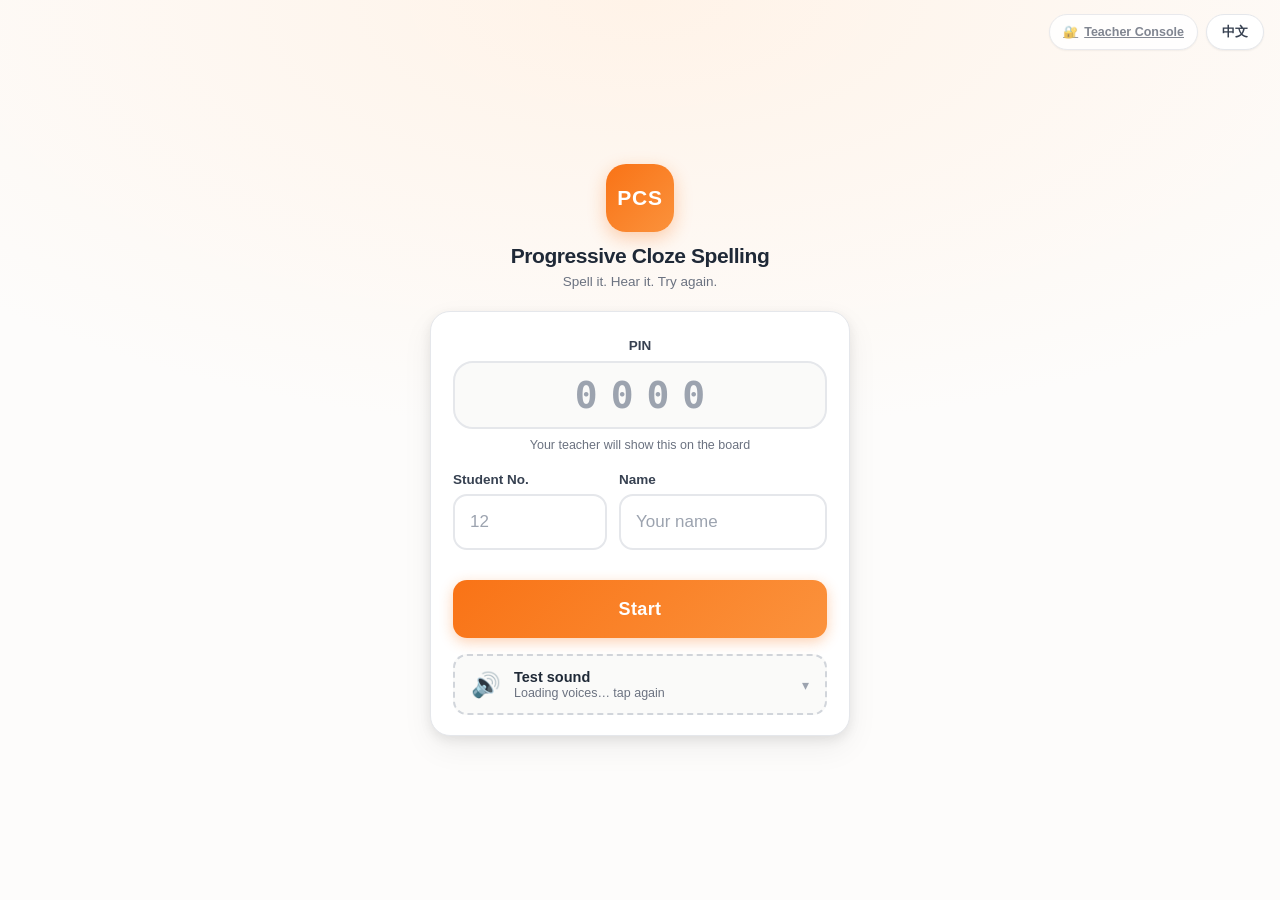
==== commit 7f97c116: "Add files via upload" ====
--- a/index.html
+++ b/index.html
@@ -10,7 +10,7 @@
      版本不一致就強制重整。改程式碼後請同步更新 config.js 的 BUILD_ID。 -->
 <script>
 (function () {
-  var BUILD = '2026-11-25-r73';
+  var BUILD = '2026-11-25-r75';
   var KEY = 'pcs.build';
   try {
     var seen = localStorage.getItem(KEY);
@@ -32,8 +32,8 @@
 <title>Progressive Cloze Spelling</title>
 <!-- ★ 2026-10-16：補上 favicon，消除瀏覽器每次載入都打一條 404 的 console 噪音 -->
 <link rel="icon" href="favicon.ico" sizes="any">
-<link rel="stylesheet" href="./assets/css/tokens.css?v=2026-11-25-r73">
-<link rel="stylesheet" href="./assets/css/student.css?v=2026-11-25-r73">
+<link rel="stylesheet" href="./assets/css/tokens.css?v=2026-11-25-r75">
+<link rel="stylesheet" href="./assets/css/student.css?v=2026-11-25-r75">
 <style>
 .login-page {
   min-height: 100dvh;
@@ -120,19 +120,37 @@
 .tts-btn.tts-warn { border-color: #F59E0B; border-style: solid; background: #FEF3C7; }
 .tts-btn.tts-bad  { border-color: var(--wrong); border-style: solid; background: var(--wrong-dim); }
 
-/* ── 控制台入口 ── */
-.console-entry { margin-top: 18px; padding-top: 18px; border-top: 1px solid var(--line); }
+/* ── 控制台入口（右上角，和語言鍵並排）──
+   ★ 2026-11-25：從表單底部搬到右上角。
+   原本是 Start 下面一個整寬、48px 的大按鈕，正好落在學生拇指
+   掃過的動線上，小一學生順手一點就進了教師登入頁。
+   現在縮成 36px 小藥丸、放到右上角，離開中央的 PIN / Start 視線焦點。 */
+.top-actions {
+  position: fixed; top: 14px; right: 16px; z-index: 60;
+  display: flex; align-items: center; gap: 8px;
+  margin-left: 0;   /* 蓋掉 student.css 給 .lang-slot 的 margin-left */
+}
 .console-btn {
-  display: flex; align-items: center; justify-content: center; gap: 9px;
-  width: 100%; height: 48px;
-  border-radius: var(--r);
+  display: inline-flex; align-items: center; justify-content: center; gap: 6px;
+  height: 36px; padding: 0 13px;
+  border-radius: 18px;
   background: var(--card);
   border: 1.5px solid var(--line);
-  color: var(--ink-mid); font-size: 14.5px; font-weight: 700;
-  transition: background .18s, border-color .18s;
-}
-.console-btn:hover { background: var(--card-alt); border-color: var(--line-mid); }
-.console-btn:active { transform: scale(.99); }
+  color: var(--ink-soft);
+  font-size: 12.5px; font-weight: 700; white-space: nowrap;
+  box-shadow: var(--shadow-sm);
+  opacity: .85;
+  transition: background .18s, border-color .18s, color .18s, opacity .18s;
+}
+.console-btn .cx-ico { font-size: 12px; line-height: 1; opacity: .8; }
+.console-btn:hover { background: var(--card-alt); border-color: var(--line-mid); color: var(--ink-mid); opacity: 1; }
+.console-btn:active { transform: scale(.97); background: var(--orange-soft); }
+
+/* 窄螢幕（手機）：只留鎖頭圖示，避免和置中的品牌標誌擠在一起 */
+@media (max-width: 430px) {
+  .console-btn { width: 36px; padding: 0; }
+  .console-btn .cx-label { display: none; }
+}
 </style>
 </head>
 
@@ -223,18 +241,17 @@
       </button>
     </div>
 
-    <!-- ── 老師控制台入口 ── -->
-    <div class="console-entry">
-      <a href="admin-login.html" class="console-btn" id="consoleBtn">
-        <span aria-hidden="true">🔐</span>
-        <span data-i18n="login.console">Teacher Console</span>
-      </a>
-    </div>
-
   </form>
 </div>
 
-<div class="lang-slot" id="langSlot" style="position:fixed;top:14px;right:16px;z-index:60"></div>
+<!-- ★ 右上角：教師控制台 + 語言切換（同一排小藥丸，遠離學生的操作動線） -->
+<div class="lang-slot top-actions" id="langSlot">
+  <a href="admin-login.html" class="console-btn" id="consoleBtn"
+     title="Teacher Console" aria-label="Teacher Console">
+    <span class="cx-ico" aria-hidden="true">🔐</span>
+    <span class="cx-label" data-i18n="login.console">Teacher Console</span>
+  </a>
+</div>
 
 <!-- ══════════════════════════════════════════════
      ★ 2026-11-20：音色選擇彈窗
@@ -269,10 +286,10 @@
 import {
   primeSpeech, speechStatus, speakSentence,
   listVoiceChoices, getVoicePref, setVoicePref, speakWithVoice,
-} from './assets/js/speech.js?v=2026-11-25-r73';
-import { unlockAudio, playTap } from './assets/js/sfx.js?v=2026-11-25-r73';
-import { initLang, t, applyI18n, mountLangToggle } from './assets/js/i18n.js?v=2026-11-25-r73';
-import { joinAssignment, pinFromLocation, isValidPinFormat, normalisePin } from './assets/js/assignments.js?v=2026-11-25-r73';
+} from './assets/js/speech.js?v=2026-11-25-r75';
+import { unlockAudio, playTap } from './assets/js/sfx.js?v=2026-11-25-r75';
+import { initLang, t, applyI18n, mountLangToggle } from './assets/js/i18n.js?v=2026-11-25-r75';
+import { joinAssignment, pinFromLocation, isValidPinFormat, normalisePin } from './assets/js/assignments.js?v=2026-11-25-r75';
 
 initLang();
 applyI18n(document);
@@ -403,6 +420,39 @@
 const urlPin = pinFromLocation();
 if (urlPin) pinEl.value = urlPin;
 
+/**
+ * ★★ 2026-11-25：按「返回」回來時，把上次成功進入的 PIN / 班號 / 姓名填回去。
+ *
+ * 原本情況：學生玩到一半按上一頁 → 表單全部空白（Safari 從快取還原頁面時
+ * 不會保留輸入值）→ 要重新打一次 PIN，打錯就進不去，老師還得來幫忙。
+ * 現在直接沿用 sessionStorage 裡那次成功的登入（同一天內有效）。
+ *
+ * 為什麼是 12 小時而不是「當天」：跨午夜的課後練習不該突然要重打一次；
+ * 而隔天換課程時，多半會拿到新的 PIN 分享連結（那條會覆蓋這裡的值）。
+ * 注意：只填空的欄位 —— 網址帶 ?pin=1234 進來時以網址為準。
+ */
+try {
+  const last = JSON.parse(sessionStorage.getItem('pcs.student') || 'null');
+  const fresh = last?.joinedAt && Date.now() - last.joinedAt < 12 * 60 * 60 * 1000;
+  if (last?.pin && fresh) {
+    if (!pinEl.value) pinEl.value = normalisePin(last.pin).replace(/\D/g, '').slice(0, 4);
+    if (!classNoEl.value) classNoEl.value = String(last.classNo ?? '');
+    if (!nameEl.value) nameEl.value = String(last.studentName ?? '');
+    // 三欄都齊了 → 直接讓 Start 可以按（少一次點擊）
+    if (pinEl.value.length === 4 && classNoEl.value && nameEl.value) btn.focus({ preventScroll: true });
+  }
+} catch { /* 私密模式 / 壞資料：當作沒有上一次 */ }
+
+/**
+ * ★ 從上一頁（bfcache）返回時強制重載一次。
+ *
+ * 為什麼：Safari 會把整頁凍結再還原，但頁面裡的 Firebase 連線與 SDK 狀態
+ * 不會跟著復活 —— 學生按 Start 之後就卡在「Finding your class…」永遠不動
+ * （getDoc 的 promise 不會 resolve）。重載換一個乾淨的頁面，
+ * 欄位再由上面那段自動填回，對學生來說只是一個瞬間的閃動。
+ */
+window.addEventListener('pageshow', (e) => { if (e.persisted) location.reload(); });
+
 const JOIN_ERRORS = {
   badpin:   'join.errBadPin',
   notfound: 'join.errNotFound',
@@ -447,7 +497,27 @@
   const original = btn.textContent;
   btn.textContent = t('join.finding');
 
-  const r = await joinAssignment({ pin, classNo, studentName });
+  /**
+   * ★★ 2026-11-25：加 12 秒上限。
+   *
+   * 為什麼：`joinAssignment` 內部是 Firestore 的 getDoc，它**沒有 timeout**。
+   * 從上一頁返回（Firestore 連線已死）或學校網路半斷時，這個 promise
+   * 永遠不會 resolve → 按鈕停在「Finding your class…」、學生以為當機
+   * （這就是老師說的「點 Start 會卡死」）。超時就當成網路錯誤，
+   * 至少把按鈕還回去，可以再試一次。
+   */
+  const withTimeout = (p, ms) => Promise.race([
+    p,
+    new Promise((_, reject) => setTimeout(() => reject(new Error('join-timeout')), ms)),
+  ]);
+
+  let r;
+  try {
+    r = await withTimeout(joinAssignment({ pin, classNo, studentName }), 12000);
+  } catch (err) {
+    console.warn('[PCS] join 超時／失敗', err?.message);
+    r = { ok: false, error: 'network' };
+  }
 
   if (!r.ok) {
     btn.disabled = false;
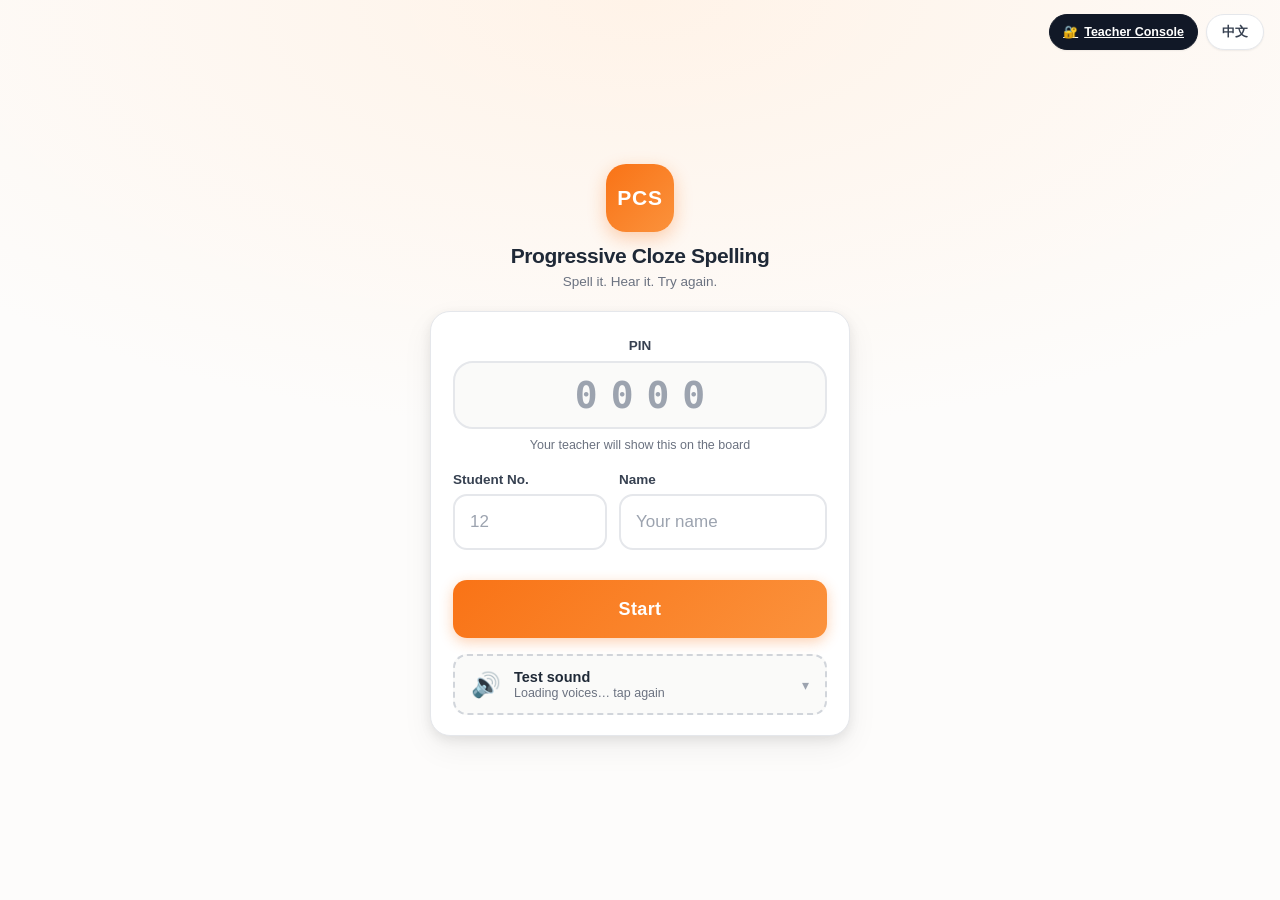
==== commit c36070a3: "Add files via upload" ====
--- a/index.html
+++ b/index.html
@@ -10,7 +10,7 @@
      版本不一致就強制重整。改程式碼後請同步更新 config.js 的 BUILD_ID。 -->
 <script>
 (function () {
-  var BUILD = '2026-11-25-r75';
+  var BUILD = '2026-11-25-r79';
   var KEY = 'pcs.build';
   try {
     var seen = localStorage.getItem(KEY);
@@ -32,8 +32,8 @@
 <title>Progressive Cloze Spelling</title>
 <!-- ★ 2026-10-16：補上 favicon，消除瀏覽器每次載入都打一條 404 的 console 噪音 -->
 <link rel="icon" href="favicon.ico" sizes="any">
-<link rel="stylesheet" href="./assets/css/tokens.css?v=2026-11-25-r75">
-<link rel="stylesheet" href="./assets/css/student.css?v=2026-11-25-r75">
+<link rel="stylesheet" href="./assets/css/tokens.css?v=2026-11-25-r79">
+<link rel="stylesheet" href="./assets/css/student.css?v=2026-11-25-r79">
 <style>
 .login-page {
   min-height: 100dvh;
@@ -130,21 +130,23 @@
   display: flex; align-items: center; gap: 8px;
   margin-left: 0;   /* 蓋掉 student.css 給 .lang-slot 的 margin-left */
 }
+/* ★ 2026-11-25：改成純黑實心（使用者指定）。
+   淺色藥丸在米白底上太容易和下面的卡片混在一起，看起來像表單的一部分；
+   黑底白字反而更明確是「另一個入口」，也更不容易被當成可按的主按鈕。 */
 .console-btn {
   display: inline-flex; align-items: center; justify-content: center; gap: 6px;
   height: 36px; padding: 0 13px;
   border-radius: 18px;
-  background: var(--card);
-  border: 1.5px solid var(--line);
-  color: var(--ink-soft);
+  background: #111827;
+  border: 1.5px solid #111827;
+  color: #FFFFFF;
   font-size: 12.5px; font-weight: 700; white-space: nowrap;
   box-shadow: var(--shadow-sm);
-  opacity: .85;
   transition: background .18s, border-color .18s, color .18s, opacity .18s;
 }
-.console-btn .cx-ico { font-size: 12px; line-height: 1; opacity: .8; }
-.console-btn:hover { background: var(--card-alt); border-color: var(--line-mid); color: var(--ink-mid); opacity: 1; }
-.console-btn:active { transform: scale(.97); background: var(--orange-soft); }
+.console-btn .cx-ico { font-size: 12px; line-height: 1; }
+.console-btn:hover { background: #1F2937; border-color: #1F2937; color: #FFFFFF; }
+.console-btn:active { transform: scale(.97); background: #000000; border-color: #000000; }
 
 /* 窄螢幕（手機）：只留鎖頭圖示，避免和置中的品牌標誌擠在一起 */
 @media (max-width: 430px) {
@@ -286,10 +288,10 @@
 import {
   primeSpeech, speechStatus, speakSentence,
   listVoiceChoices, getVoicePref, setVoicePref, speakWithVoice,
-} from './assets/js/speech.js?v=2026-11-25-r75';
-import { unlockAudio, playTap } from './assets/js/sfx.js?v=2026-11-25-r75';
-import { initLang, t, applyI18n, mountLangToggle } from './assets/js/i18n.js?v=2026-11-25-r75';
-import { joinAssignment, pinFromLocation, isValidPinFormat, normalisePin } from './assets/js/assignments.js?v=2026-11-25-r75';
+} from './assets/js/speech.js?v=2026-11-25-r79';
+import { unlockAudio, playTap } from './assets/js/sfx.js?v=2026-11-25-r79';
+import { initLang, t, applyI18n, mountLangToggle } from './assets/js/i18n.js?v=2026-11-25-r79';
+import { joinAssignment, pinFromLocation, isValidPinFormat, normalisePin } from './assets/js/assignments.js?v=2026-11-25-r79';
 
 initLang();
 applyI18n(document);
@@ -421,7 +423,7 @@
 if (urlPin) pinEl.value = urlPin;
 
 /**
- * ★★ 2026-11-25：按「返回」回來時，把上次成功進入的 PIN / 班號 / 姓名填回去。
+ * ★★ 2026-11-25（r76）：按「返回」回來時，把上次成功進入的 PIN / 班號 / 姓名填回去。
  *
  * 原本情況：學生玩到一半按上一頁 → 表單全部空白（Safari 從快取還原頁面時
  * 不會保留輸入值）→ 要重新打一次 PIN，打錯就進不去，老師還得來幫忙。
@@ -431,27 +433,56 @@
  * 而隔天換課程時，多半會拿到新的 PIN 分享連結（那條會覆蓋這裡的值）。
  * 注意：只填空的欄位 —— 網址帶 ?pin=1234 進來時以網址為準。
  */
+function fillPin(pin) {
+  const v = normalisePin(pin).replace(/\D/g, '').slice(0, 4);
+  if (!pinEl.value && v) pinEl.value = v;
+}
+
+function restoreLastStudent() {
+  let last = null;
+  try { last = JSON.parse(sessionStorage.getItem('pcs.student') || 'null'); } catch { return false; }
+  const fresh = last?.joinedAt && Date.now() - last.joinedAt < 12 * 60 * 60 * 1000;
+  if (!last?.pin || !fresh) return false;
+  fillPin(last.pin);
+  if (!classNoEl.value) classNoEl.value = String(last.classNo ?? '');
+  if (!nameEl.value) nameEl.value = String(last.studentName ?? '');
+  return pinEl.value.length === 4 && !!classNoEl.value && !!nameEl.value;
+}
+
+// ★ 第二道保險：sessionStorage 有時候會跟著分頁一起消失
+//   （iOS 分頁被系統回收後重開、或從書籤／桌面捷徑重新開啟）。
+//   這裡只記 PIN —— 全班共用同一組，不會把上一位同學的姓名帶給下一位。
 try {
-  const last = JSON.parse(sessionStorage.getItem('pcs.student') || 'null');
-  const fresh = last?.joinedAt && Date.now() - last.joinedAt < 12 * 60 * 60 * 1000;
-  if (last?.pin && fresh) {
-    if (!pinEl.value) pinEl.value = normalisePin(last.pin).replace(/\D/g, '').slice(0, 4);
-    if (!classNoEl.value) classNoEl.value = String(last.classNo ?? '');
-    if (!nameEl.value) nameEl.value = String(last.studentName ?? '');
-    // 三欄都齊了 → 直接讓 Start 可以按（少一次點擊）
-    if (pinEl.value.length === 4 && classNoEl.value && nameEl.value) btn.focus({ preventScroll: true });
-  }
-} catch { /* 私密模式 / 壞資料：當作沒有上一次 */ }
+  if (!pinEl.value) {
+    const m = JSON.parse(localStorage.getItem('pcs.lastPin') || 'null');
+    if (m?.pin && Date.now() - (m.at || 0) < 12 * 60 * 60 * 1000) fillPin(m.pin);
+  }
+} catch { /* 私密模式：略過 */ }
+
+if (restoreLastStudent()) {
+  // 三欄都齊了 → 直接讓 Start 可以按（少一次點擊）
+  btn.focus({ preventScroll: true });
+}
 
 /**
- * ★ 從上一頁（bfcache）返回時強制重載一次。
+ * ★ 從上一頁（bfcache）返回時：**換一份全新的文件**，不是 reload。
  *
- * 為什麼：Safari 會把整頁凍結再還原，但頁面裡的 Firebase 連線與 SDK 狀態
- * 不會跟著復活 —— 學生按 Start 之後就卡在「Finding your class…」永遠不動
- * （getDoc 的 promise 不會 resolve）。重載換一個乾淨的頁面，
- * 欄位再由上面那段自動填回，對學生來說只是一個瞬間的閃動。
+ * 為什麼：Safari 會把整頁凍結再還原，但頁面裡的 Firebase 連線、SDK 狀態、
+ * 已綁定的事件都不會跟著復活 —— 學生按 Start 之後就卡在
+ * 「Finding your class…」永遠不動，重試也一樣，只能關掉分頁重開。
+ * 之前用 location.reload()，在 iOS 上常常「看起來有跑、其實還是那份凍結的頁」，
+ * 所以改成 location.replace() 帶一個新的 _r 參數 → 一定是新的請求、新的文件，
+ * 而且不會在歷史記錄裡多留一筆（按返回不會無限迴圈）。
  */
-window.addEventListener('pageshow', (e) => { if (e.persisted) location.reload(); });
+window.addEventListener('pageshow', (e) => {
+  if (!e.persisted) return;
+  restoreLastStudent();          // 先填（萬一下面的換頁被擋住，至少能直接按 Start）
+  btn.disabled = false;
+  btn.textContent = t('join.start');
+  const u = new URL(location.href);
+  u.searchParams.set('_r', String(Date.now()));
+  location.replace(u.pathname + u.search + u.hash);
+});
 
 const JOIN_ERRORS = {
   badpin:   'join.errBadPin',
@@ -512,11 +543,41 @@
   ]);
 
   let r;
+  let timedOut = false;
   try {
-    r = await withTimeout(joinAssignment({ pin, classNo, studentName }), 12000);
+    r = await withTimeout(joinAssignment({ pin, classNo, studentName }), 10000);
   } catch (err) {
+    timedOut = true;
     console.warn('[PCS] join 超時／失敗', err?.message);
     r = { ok: false, error: 'network' };
+  }
+
+  /**
+   * ★★ 2026-11-25（r76）：卡住就自動「關掉分頁再開」。
+   *
+   * 為什麼要多這一段：Firestore 的 promise 卡住時（分頁從快取還原、iPad
+   * 待機醒來、多分頁搶鎖）**在同一個文件裡再試一百次也還是卡住** ——
+   * 老師實測唯一有效的解法就是「把頁面關掉重新打開」。既然如此，就叫程式
+   * 自己做：把表單值交出去，換一份全新的文件、換一個乾淨的連線自動再進一次。
+   * 學生看到的只是一次很短的白屏，不用自己發現「要關掉再開」。
+   *
+   * 只自動重試一次（60 秒內不再重試），避免網路真的掛掉時無限重整。
+   */
+  if (timedOut) {
+    let lastTry = 0;
+    try { lastTry = Number(sessionStorage.getItem('pcs.join.retry') || 0); } catch { /* 略 */ }
+    if (Date.now() - lastTry > 60000) {
+      try {
+        sessionStorage.setItem('pcs.join.retry', String(Date.now()));
+        sessionStorage.setItem('pcs.join.form', JSON.stringify({ pin, classNo, studentName, at: Date.now() }));
+      } catch { /* 私密模式：直接走下面的錯誤提示 */ }
+      const u = new URL(location.href);
+      u.searchParams.set('pin', pin);
+      u.searchParams.set('retry', '1');
+      u.searchParams.set('_r', String(Date.now()));
+      location.replace(u.pathname + u.search + u.hash);
+      return;
+    }
   }
 
   if (!r.ok) {
@@ -543,9 +604,43 @@
     joinedAt: Date.now(),
   }));
   sessionStorage.setItem('pcs.items', JSON.stringify(r.items));
+  // ★ r76：把 PIN 記在 localStorage（只記 PIN，不記姓名）——
+  //   下一次同一台裝置開這個首頁時，即使 sessionStorage 已被清掉，
+  //   學生也只要打學號和姓名就好。
+  try { localStorage.setItem('pcs.lastPin', JSON.stringify({ pin, at: Date.now() })); } catch { /* 略 */ }
 
   location.href = 'play.html';
 });
+
+/**
+ * ★ r76：上一次按 Start 卡住時，程式把表單交到這裡來（見上面的超時處理）。
+ *   網址帶著 retry=1 → 填好三欄、直接再送一次。
+ *   送出後把 retry 參數清掉，之後重新整理不會又自動送。
+ */
+(function autoRetryJoin() {
+  let auto = false;
+  try { auto = new URLSearchParams(location.search).get('retry') === '1'; } catch { /* 略 */ }
+  if (!auto) return;
+
+  let saved = null;
+  try {
+    saved = JSON.parse(sessionStorage.getItem('pcs.join.form') || 'null');
+    sessionStorage.removeItem('pcs.join.form');
+  } catch { /* 略 */ }
+
+  // 參數先清掉（無論資料在不在）
+  try {
+    const u = new URL(location.href);
+    u.searchParams.delete('retry');
+    history.replaceState(null, '', u.pathname + u.search + u.hash);
+  } catch { /* 略 */ }
+
+  if (!saved || Date.now() - (saved.at || 0) > 120000) return;
+  pinEl.value = normalisePin(saved.pin).replace(/\D/g, '').slice(0, 4);
+  classNoEl.value = String(saved.classNo || '');
+  nameEl.value = String(saved.studentName || '');
+  setTimeout(() => form.requestSubmit(), 150);
+})();
 </script>
 
 </body>
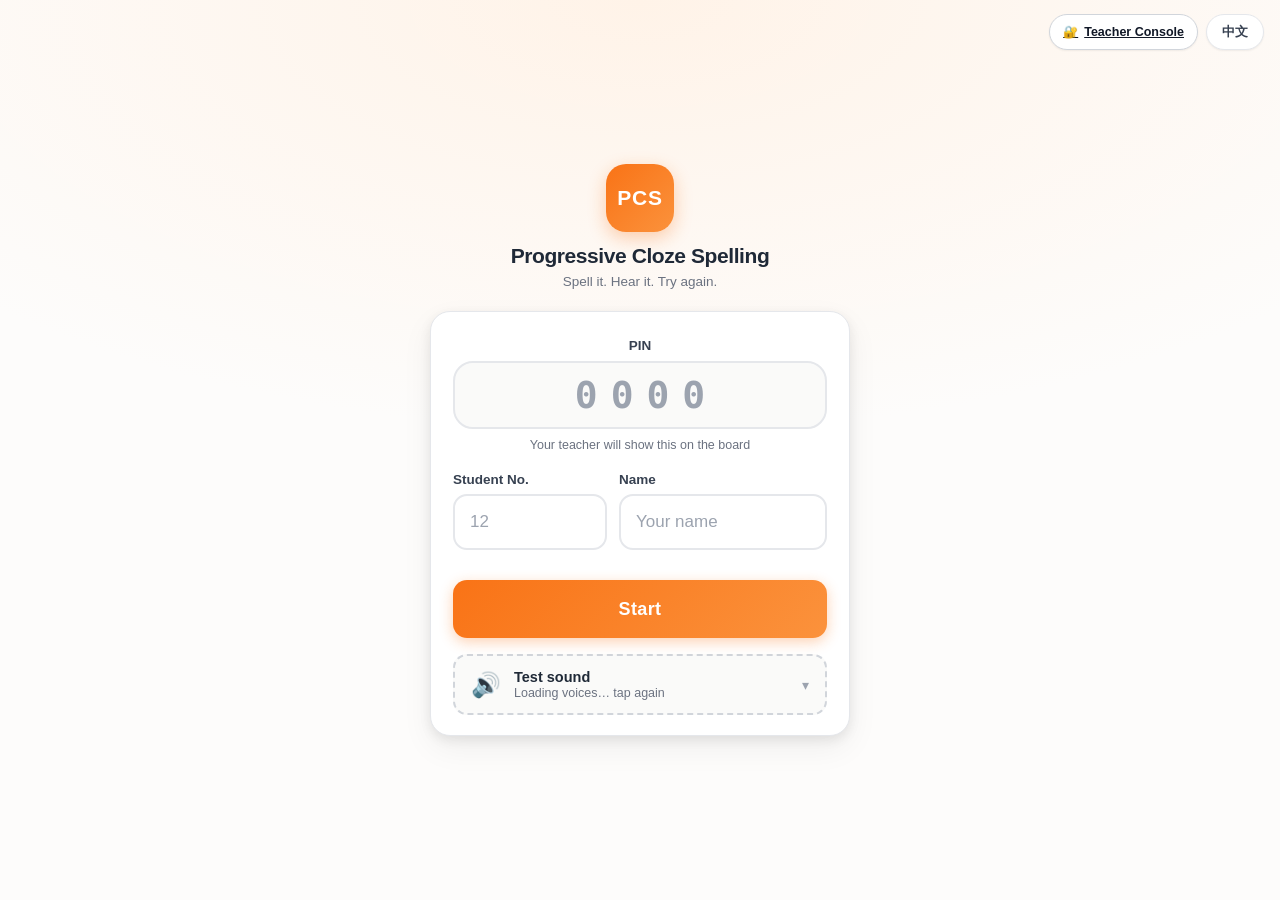
==== commit 4bf34cd9: "Add files via upload" ====
--- a/index.html
+++ b/index.html
@@ -10,7 +10,7 @@
      版本不一致就強制重整。改程式碼後請同步更新 config.js 的 BUILD_ID。 -->
 <script>
 (function () {
-  var BUILD = '2026-11-25-r79';
+  var BUILD = '2026-11-25-r80';
   var KEY = 'pcs.build';
   try {
     var seen = localStorage.getItem(KEY);
@@ -32,8 +32,8 @@
 <title>Progressive Cloze Spelling</title>
 <!-- ★ 2026-10-16：補上 favicon，消除瀏覽器每次載入都打一條 404 的 console 噪音 -->
 <link rel="icon" href="favicon.ico" sizes="any">
-<link rel="stylesheet" href="./assets/css/tokens.css?v=2026-11-25-r79">
-<link rel="stylesheet" href="./assets/css/student.css?v=2026-11-25-r79">
+<link rel="stylesheet" href="./assets/css/tokens.css?v=2026-11-25-r80">
+<link rel="stylesheet" href="./assets/css/student.css?v=2026-11-25-r80">
 <style>
 .login-page {
   min-height: 100dvh;
@@ -130,23 +130,21 @@
   display: flex; align-items: center; gap: 8px;
   margin-left: 0;   /* 蓋掉 student.css 給 .lang-slot 的 margin-left */
 }
-/* ★ 2026-11-25：改成純黑實心（使用者指定）。
-   淺色藥丸在米白底上太容易和下面的卡片混在一起，看起來像表單的一部分；
-   黑底白字反而更明確是「另一個入口」，也更不容易被當成可按的主按鈕。 */
+/* ★ 2026-11-25（r80）：白底 + 黑字（使用者指定：只要字是黑的，背景仍是白的）。 */
 .console-btn {
   display: inline-flex; align-items: center; justify-content: center; gap: 6px;
   height: 36px; padding: 0 13px;
   border-radius: 18px;
-  background: #111827;
-  border: 1.5px solid #111827;
-  color: #FFFFFF;
+  background: #FFFFFF;
+  border: 1.5px solid var(--line-mid);
+  color: #111827;
   font-size: 12.5px; font-weight: 700; white-space: nowrap;
   box-shadow: var(--shadow-sm);
   transition: background .18s, border-color .18s, color .18s, opacity .18s;
 }
 .console-btn .cx-ico { font-size: 12px; line-height: 1; }
-.console-btn:hover { background: #1F2937; border-color: #1F2937; color: #FFFFFF; }
-.console-btn:active { transform: scale(.97); background: #000000; border-color: #000000; }
+.console-btn:hover { background: #F3F4F6; border-color: #9CA3AF; color: #000000; }
+.console-btn:active { transform: scale(.97); background: #E5E7EB; border-color: #6B7280; }
 
 /* 窄螢幕（手機）：只留鎖頭圖示，避免和置中的品牌標誌擠在一起 */
 @media (max-width: 430px) {
@@ -288,10 +286,10 @@
 import {
   primeSpeech, speechStatus, speakSentence,
   listVoiceChoices, getVoicePref, setVoicePref, speakWithVoice,
-} from './assets/js/speech.js?v=2026-11-25-r79';
-import { unlockAudio, playTap } from './assets/js/sfx.js?v=2026-11-25-r79';
-import { initLang, t, applyI18n, mountLangToggle } from './assets/js/i18n.js?v=2026-11-25-r79';
-import { joinAssignment, pinFromLocation, isValidPinFormat, normalisePin } from './assets/js/assignments.js?v=2026-11-25-r79';
+} from './assets/js/speech.js?v=2026-11-25-r80';
+import { unlockAudio, playTap } from './assets/js/sfx.js?v=2026-11-25-r80';
+import { initLang, t, applyI18n, mountLangToggle } from './assets/js/i18n.js?v=2026-11-25-r80';
+import { joinAssignment, pinFromLocation, isValidPinFormat, normalisePin } from './assets/js/assignments.js?v=2026-11-25-r80';
 
 initLang();
 applyI18n(document);
